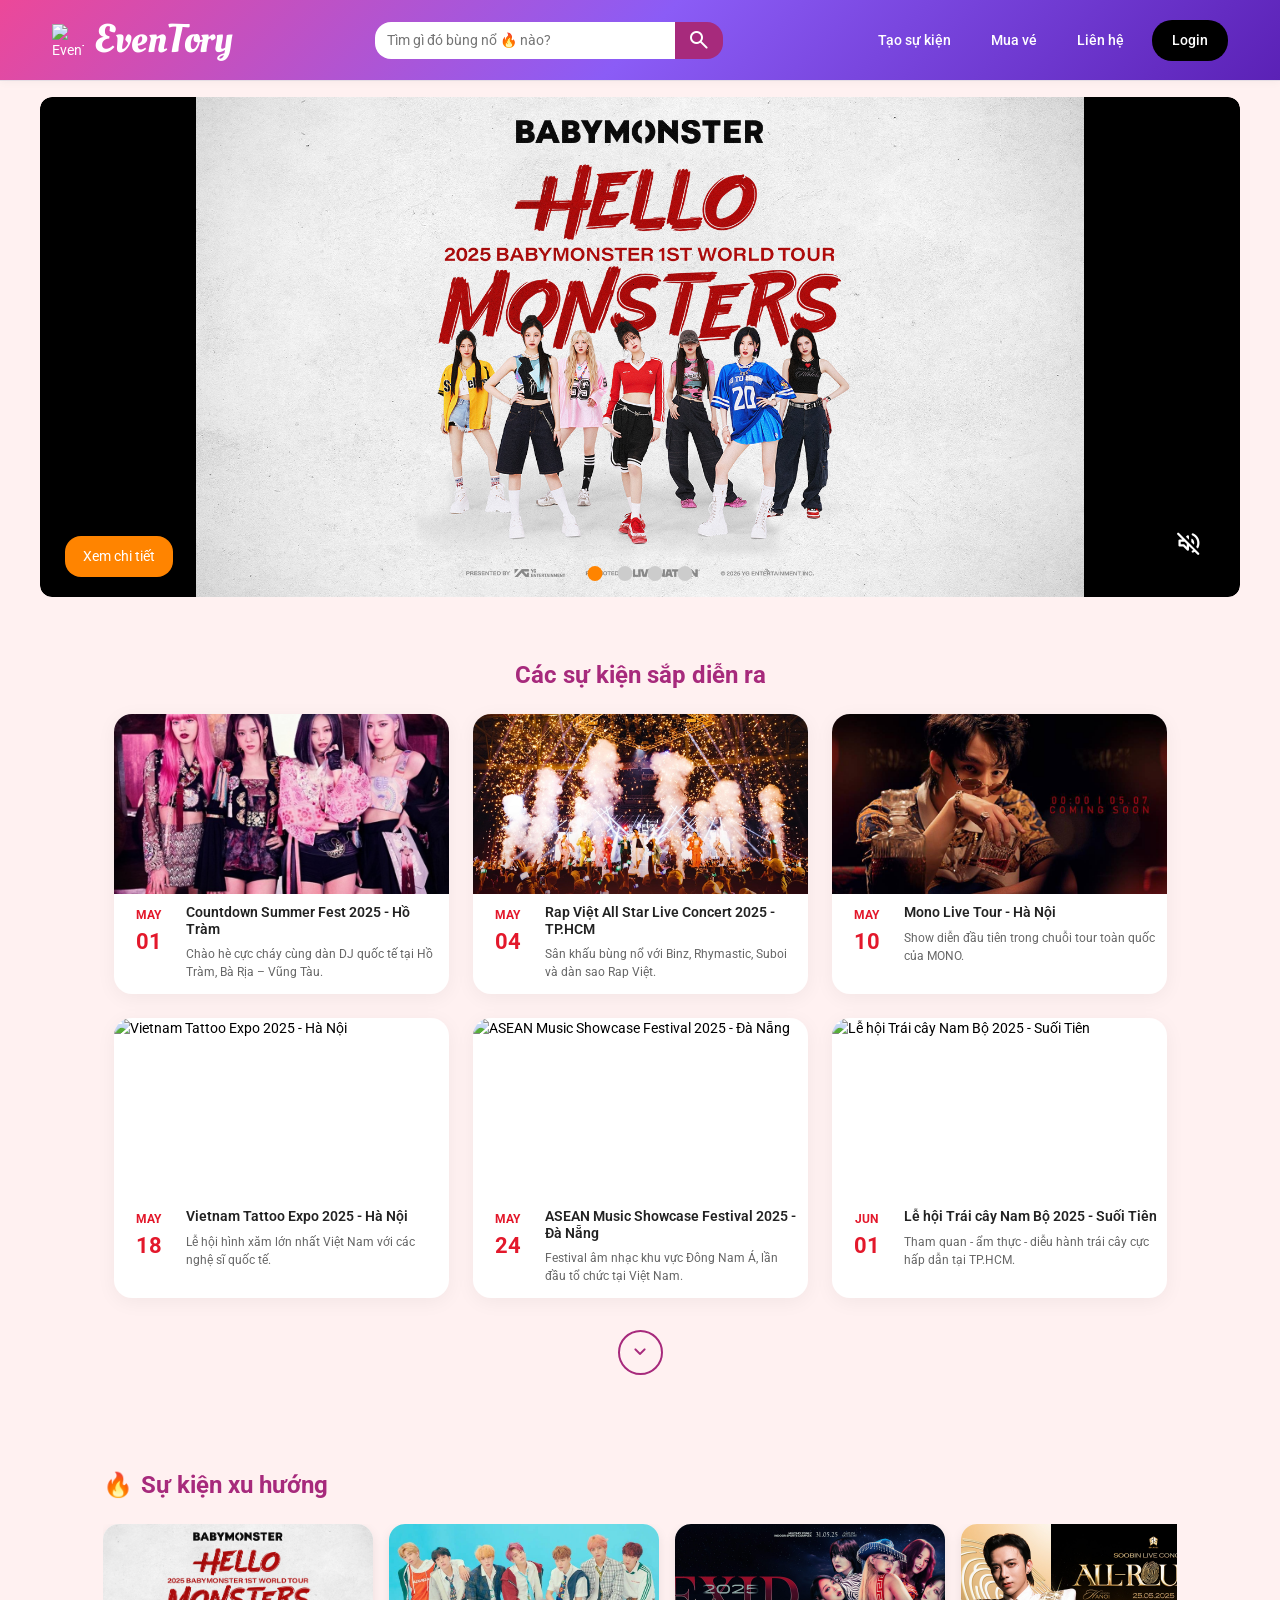
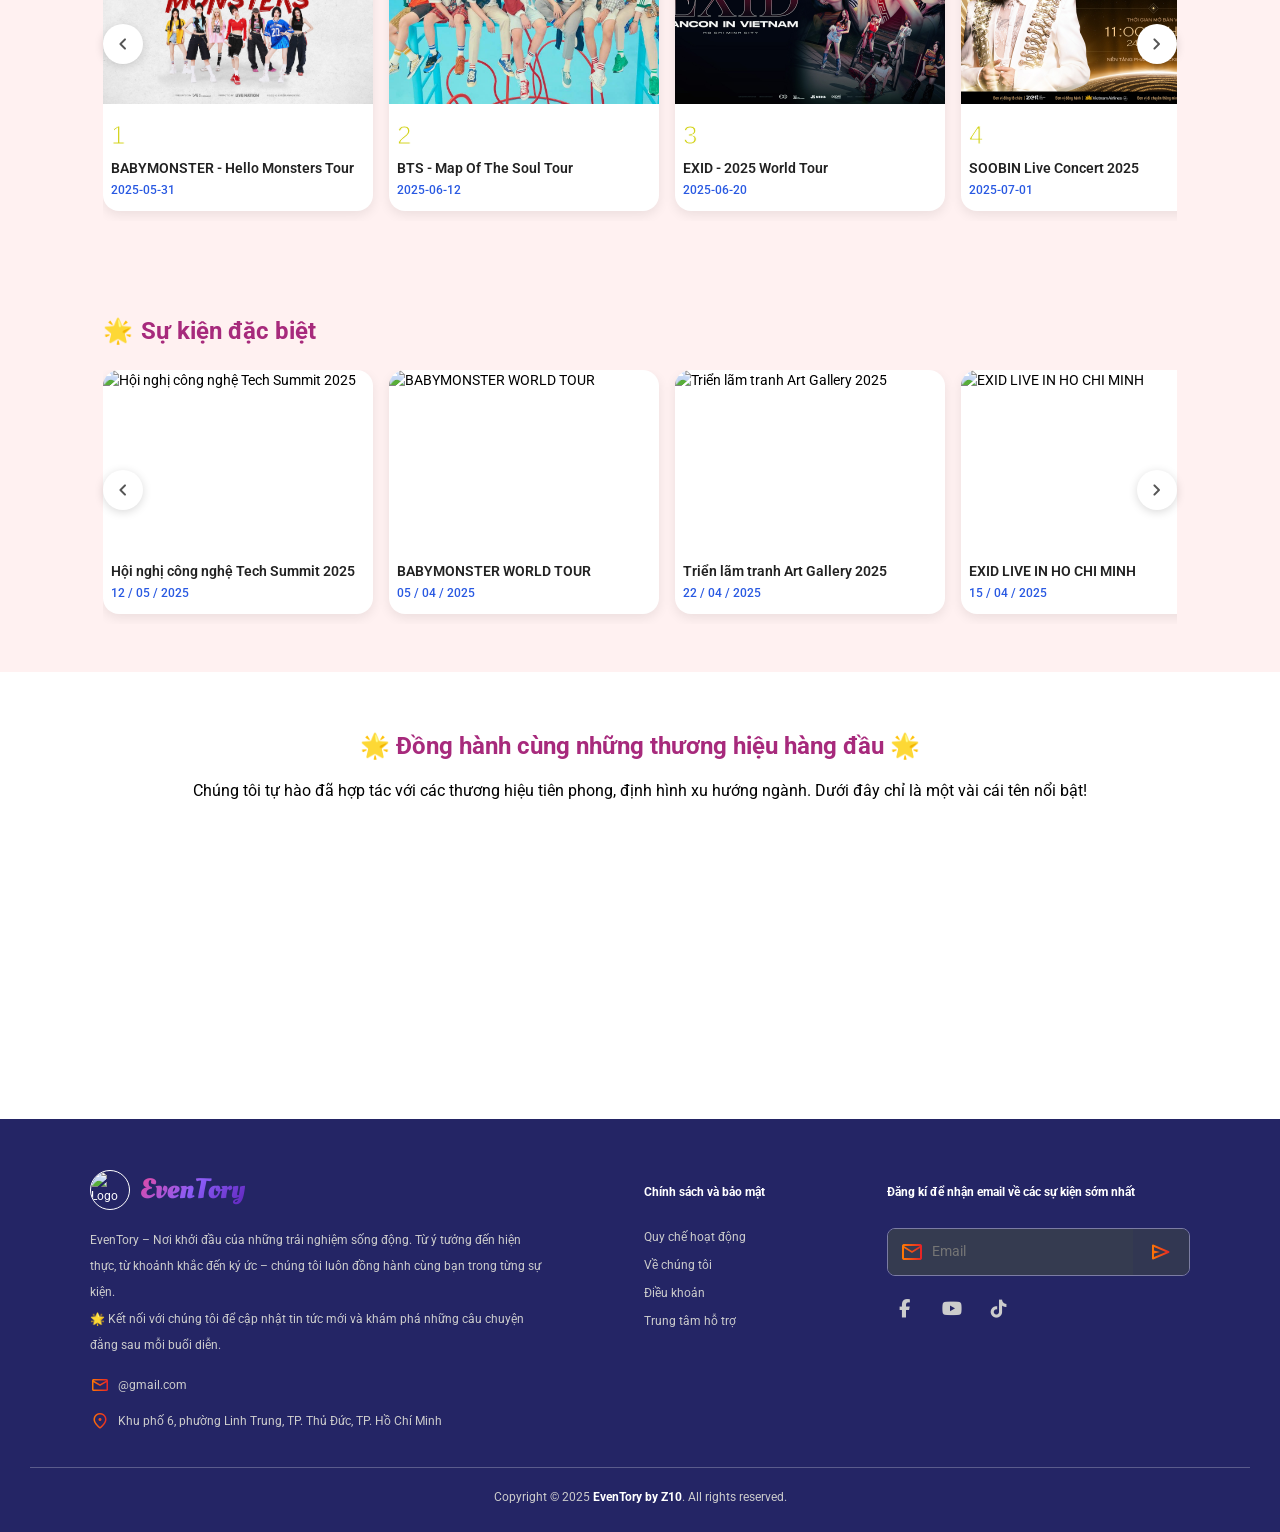
==== frontend/user/index.html @ 91e43ea9 "add Trang chi tiết sự kiện update: header, style" ====
<!DOCTYPE html>
<html lang="vi">
  <head>
    <meta charset="UTF-8" />
    <meta name="viewport" content="width=device-width, initial-scale=1.0" />
    <!-- Font -->
    <link rel="preconnect" href="https://fonts.googleapis.com" />
    <link rel="preconnect" href="https://fonts.gstatic.com" crossorigin />
    <link
      href="https://fonts.googleapis.com/css2?family=Praise&display=swap"
      rel="stylesheet"
    />
    <link
      href="https://fonts.googleapis.com/css2?family=Roboto:ital,wght@0,100..900;1,100..900&display=swap"
      rel="stylesheet"
    />
    <link
      href="https://fonts.googleapis.com/css2?family=Oleo+Script:wght@400;700&family=Roboto:ital,wght@0,100..900;1,100..900&display=swap"
      rel="stylesheet"
    />
    <!-- Icon -->
    <link
      href="https://fonts.googleapis.com/css2?family=Material+Symbols+Rounded"
      rel="stylesheet"
    />
    <link
      rel="stylesheet"
      href="https://cdnjs.cloudflare.com/ajax/libs/font-awesome/6.7.2/css/all.min.css"
    />
    <!-- Bootstrap -->
    <link
      rel="stylesheet"
      href="https://cdn.jsdelivr.net/npm/bootstrap@5.3.3/dist/css/bootstrap.min.css"
      integrity="sha384-QWTKZyjpPEjISv5WaRU9OFeRpok6YctnYmDr5pNlyT2bRjXh0JMhjY6hW+ALEwIH"
      crossorigin="anonymous"
    />
    <!-- Assets -->
    <link rel="stylesheet" href="./assets/css/style.css" />
    <script src="./assets/js/script.js"></script>
    <title>EvenTory</title>
  </head>

  <body>
    <!-- ===== HEADER ===== -->
    <header class="site-header">
      <div class="container">
        <div class="logo">
          <a href="#">
            <img src="" alt="EvenTory Logo" />
            <h1>EvenTory</h1>
          </a>
        </div>

        <div class="search-bar">
          <input type="text" placeholder="Tìm gì đó bùng nổ 🔥 nào?" />
          <button>
            <span class="material-symbols-rounded">search</span>
          </button>
        </div>

        <nav class="nav-links">
          <a href="#">Tạo sự kiện</a>
          <a href="#">Mua vé</a>
          <a href="#">Liên hệ</a>
          <button class="btn-login">Login</button>
        </nav>
      </div>
    </header>

    <!-- ===== MAIN CONTENT ===== -->
    <main id="main-content">
      <!-- Banner section -->
      <section class="banner-section">
        <div class="banner-wrapper">
          <video
            id="bannerVideo"
            muted
            loop
            preload="metadata"
            poster="./assets/img/poster1.jpg"
          >
            <source src="./assets/img/banner1.mp4" type="video/mp4" />
          </video>

          <a
            id="detailButton"
            href="event-detail.html?eventId=babymonster"
            class="banner-detail btn-default"
          >
            Xem chi tiết
          </a>

          <button id="volumeToggle" class="banner-volume">
            <span class="material-symbols-rounded">volume_off</span>
          </button>

          <div class="banner-dots">
            <span class="dot active" data-index="0"></span>
            <span class="dot" data-index="1"></span>
            <span class="dot" data-index="2"></span>
            <span class="dot" data-index="3"></span>
          </div>
        </div>
      </section>

      <!-- Event upcoming section -->
      <section class="event-upcoming-section">
        <div class="event-upcoming-header">
          <h2 class="section-title">Các sự kiện sắp diễn ra</h2>
        </div>
        <div class="event-grid" id="eventGrid"></div>
        <div class="event-more-btn">
          <button class="more-button">
            <span class="material-symbols-rounded">expand_more</span>
          </button>
        </div>
      </section>

      <!-- Event trend section -->
      <section class="event-trend-section">
        <h2 class="section-title">
          <span class="emoji">🔥</span> Sự kiện xu hướng
        </h2>
        <div class="carousel-viewport">
          <button class="carousel-nav prev">
            <span class="material-symbols-rounded">chevron_left</span>
          </button>
          <div class="carousel-track" id="carouselTrack"></div>
          <button class="carousel-nav next">
            <span class="material-symbols-rounded">chevron_right</span>
          </button>
        </div>
      </section>

      <!-- Event special section -->
      <section class="event-special-section">
        <h2 class="section-title">
          <span class="emoji">🌟</span> Sự kiện đặc biệt
        </h2>
        <div class="carousel-viewport">
          <button class="carousel-nav prev">
            <span class="material-symbols-rounded">chevron_left</span>
          </button>
          <div class="carousel-track" id="specialTrack"></div>
          <button class="carousel-nav next">
            <span class="material-symbols-rounded">chevron_right</span>
          </button>
        </div>
      </section>

      <!-- Infinity logo section -->
      <section class="infinite-logo-section">
        <div class="infinite-title">
          <h2>🌟 Đồng hành cùng những thương hiệu hàng đầu 🌟</h2>
          <p>
            Chúng tôi tự hào đã hợp tác với các thương hiệu tiên phong, định
            hình xu hướng ngành. Dưới đây chỉ là một vài cái tên nổi bật!
          </p>
        </div>

        <div class="wrapper">
          <div class="itemLeft">
            <img src="assets/img/brands/pepsi.png" alt="Pepsi" />
          </div>
          <div class="itemLeft">
            <img src="assets/img/brands/samsung.png" alt="Samsung" />
          </div>
          <div class="itemLeft">
            <img src="assets/img/brands/jbl.png" alt="JBL" />
          </div>
          <div class="itemLeft">
            <img src="assets/img/brands/spotify.png" alt="Spotify" />
          </div>
          <div class="itemLeft">
            <img src="assets/img/brands/mec.png" alt="Mercedes Benz" />
          </div>
          <div class="itemLeft">
            <img src="assets/img/brands/apple.png" alt="Apple" />
          </div>
          <div class="itemLeft">
            <img src="assets/img/brands/sony.png" alt="Sony" />
          </div>
          <div class="itemLeft">
            <img src="assets/img/brands/youtube.png" alt="YouTube" />
          </div>
          <div class="itemLeft">
            <img src="assets/img/brands/bmw.png" alt="BMW" />
          </div>
          <div class="itemLeft">
            <img src="assets/img/brands/oppo.png" alt="Oppo" />
          </div>
        </div>

        <div class="wrapper">
          <div class="itemRight">
            <img src="assets/img/brands/pepsi.png" alt="Pepsi" />
          </div>
          <div class="itemRight">
            <img src="assets/img/brands/samsung.png" alt="Samsung" />
          </div>
          <div class="itemRight">
            <img src="assets/img/brands/jbl.png" alt="JBL" />
          </div>
          <div class="itemRight">
            <img src="assets/img/brands/spotify.png" alt="Spotify" />
          </div>
          <div class="itemRight">
            <img src="assets/img/brands/mec.png" alt="Mercedes Benz" />
          </div>
          <div class="itemRight">
            <img src="assets/img/brands/apple.png" alt="Apple" />
          </div>
          <div class="itemRight">
            <img src="assets/img/brands/sony.png" alt="Sony" />
          </div>
          <div class="itemRight">
            <img src="assets/img/brands/youtube.png" alt="YouTube" />
          </div>
          <div class="itemRight">
            <img src="assets/img/brands/bmw.png" alt="BMW" />
          </div>
          <div class="itemRight">
            <img src="assets/img/brands/oppo.png" alt="Oppo" />
          </div>
        </div>
      </section>
    </main>

    <!-- ===== FOOTER ===== -->
    <footer class="site-footer">
      <div class="footer-container">
        <div class="footer-col">
          <div class="footer-logo">
            <img src="assets/img/logo-white.png" alt="Logo" />
            <p>EvenTory</p>
          </div>
          <p class="footer-desc">
            EvenTory – Nơi khởi đầu của những trải nghiệm sống động. Từ ý tưởng
            đến hiện thực, từ khoảnh khắc đến ký ức – chúng tôi luôn đồng hành
            cùng bạn trong từng sự kiện.
            <br />🌟 Kết nối với chúng tôi để cập nhật tin tức mới và khám phá
            những câu chuyện đằng sau mỗi buổi diễn.
          </p>
          <div class="footer-contact">
            <p>
              <span class="material-symbols-rounded">mail</span>
              <a href="mailto:@gmail.com">@gmail.com</a>
            </p>
            <p>
              <span class="material-symbols-rounded">location_on</span>
              Khu phố 6, phường Linh Trung, TP. Thủ Đức, TP. Hồ Chí Minh
            </p>
          </div>
        </div>

        <div class="footer-col footer-menu">
          <h4 class="footer-title">Chính sách và bảo mật</h4>
          <ul class="footer-links">
            <li>
              <a
                href="https://sites.google.com/gm.uit.edu.vn/z10/%C4%91%E1%BB%93-%C3%A1n/h%C6%B0%E1%BB%9Bng-d%E1%BA%ABn"
                >Quy chế hoạt động</a
              >
            </li>
            <li>
              <a
                href="https://sites.google.com/gm.uit.edu.vn/z10/gi%E1%BB%9Bi-thi%E1%BB%87u/v%E1%BB%81-nh%C3%B3m"
                >Về chúng tôi</a
              >
            </li>
            <li><a href="#">Điều khoản</a></li>
            <li><a href="#">Trung tâm hỗ trợ</a></li>
          </ul>
        </div>

        <div class="footer-col">
          <h4 class="footer-title">
            Đăng kí để nhận email về các sự kiện sớm nhất
          </h4>
          <form class="footer-form">
            <div class="input-wrapper">
              <span class="material-symbols-rounded">mail</span>
              <input type="email" placeholder="Email" />
            </div>
            <button type="submit">
              <span class="material-symbols-rounded">send</span>
            </button>
          </form>
          <div class="footer-socials">
            <a href="#"><i class="fa-brands fa-facebook-f"></i></a>
            <a href="#"><i class="fa-brands fa-youtube"></i></a>
            <a href="#"><i class="fa-brands fa-tiktok"></i></a>
          </div>
        </div>
      </div>

      <hr class="footer-divider" />

      <p class="footer-copy">
        Copyright © 2025 <strong>EvenTory by Z10</strong>. All rights reserved.
      </p>
    </footer>
  </body>
</html>
---- frontend/user/assets/css/style.css ----
:root {
  --font-logo: "Praise", cursive;
  --font-logo-2: "Oleo Script", system-ui;
  --font-primary: "Roboto", sans-serif;

  --color-primary: #a72a7c;
  --color-primary-light: #d451a1;
  --color-primary-light-2: #f13781;
  --color-primary-dark: #861d64;
  --color-accent-pink: #ffb3db;
  --color-secondary: #ff8400;
  --color-secondary-2: #e3182b;

  --gradient-primary: linear-gradient(135deg, #ec4899, #8b5cf6, #5b21b6);
  --color-bg-body: #fff1f1;
  --color-bg-footer: #242565;
  --color-bg-card: #ffffff;
  --color-border-soft: #e5dde4;

  --color-text-dark: #2b2b2b;
  --color-text-light: #666666;
  --color-hover-gray: #f2f2f2;

  --color-success: #4caf50;
  --color-warning: #ff9800;
  --color-error: #f44336;
  --color-info: #2196f3;
}

* {
  margin: 0;
  padding: 0;
  box-sizing: border-box;
  outline: none;
}

a {
  text-decoration: none;
  color: inherit;
}

button,
.btn-default {
  border: none;
  background-color: var(--color-primary);
  color: white;
  padding: 8px 12px;
  cursor: pointer;
  transition: background-color 0.3s ease;
}

.card {
  background-color: var(--color-bg-card);
  border: 1px solid var(--color-border-soft);
  color: var(--color-text-dark);
}

body {
  color: black;
  font-size: 14px;
  font-family: var(--font-primary);
  background-color: var(--color-bg-body);
}

header {
  color: white;
  font-family: var(--font-primary);
  background: var(--gradient-primary);
}

footer {
  font-size: 12px;
  color: white;
  font-family: var(--font-primary);
  background-color: var(--color-bg-footer);
}

/* ===== HEADER ===== */
.site-header {
  background: var(--gradient-primary);
  border-bottom: 1px solid var(--color-border-soft);
  padding: 16px 24px;
  box-shadow: 0 2px 8px rgba(0, 0, 0, 0.03);
  position: fixed;
  top: 0;
  left: 0;
  width: 100%;
  z-index: 10;
  transition: transform 0.3s ease-in-out;
}

.site-header .container {
  display: flex;
  align-items: center;
  justify-content: space-between;
  max-width: 1200px;
  margin: auto;
}

.container .logo {
  display: flex;
  align-items: center;
  gap: 10px;
}
.logo img {
  width: 32px;
  height: 32px;
}
.logo a {
  display: flex;
  align-items: center;
  gap: 10px;
}
.logo a h1 {
  margin: 0;
  font-family: var(--font-logo-2);
  color: white;
}

.container .search-bar {
  display: flex;
  align-items: center;
  border-radius: 16px;
  overflow: hidden;
  height: 37px;
}
.search-bar input {
  border: none;
  padding: 8px 12px;
  outline: none;
  min-width: 240px;
  width: 300px;
  height: 100%;
}
.search-bar input::placeholder {
  font-size: 14px;
}

.search-bar button {
  display: flex;
  align-items: center;
  justify-content: center;
  height: 100%;
  transition: background-color 0.2s;
}
.search-bar button:hover {
  background-color: var(--color-primary-light);
}

.nav-links {
  display: flex;
  align-items: center;
  gap: 16px;
}

.nav-links a {
  position: relative;
  color: white;
  font-weight: 500;
  transition: color 0.3s ease;
  padding: 8px 12px;
  border-radius: 16px;
  text-decoration: none;
}
.nav-links a::after {
  content: "";
  position: absolute;
  left: 0;
  bottom: 0;
  height: 3px;
  width: 100%;
  background-color: white;
  transform: scaleX(0);
  transform-origin: center;
  transition: transform 0.3s ease;
  width: 80%;
  left: 11%;
}
.nav-links a:hover::after {
  transform: scaleX(1);
}

.nav-links .btn-login {
  padding: 10px 20px;
  background-color: black;
  color: white;
  border: none;
  border-radius: 20px;
  cursor: pointer;
  font-weight: 500;
  transition: all 0.3s ease;
  position: relative;
  overflow: hidden;
}
.btn-login:hover {
  background: linear-gradient(
    135deg,
    var(--color-secondary),
    var(--color-secondary-2)
  );
  color: white;
  animation: glow 0.7s infinite alternate;
}
@keyframes glow {
  0% {
    box-shadow: 0 0 5px var(--color-primary), 0 0 10px var(--color-primary);
  }
  50% {
    box-shadow: 0 0 15px var(--color-primary-light),
      0 0 25px var(--color-primary-light);
  }
  100% {
    box-shadow: 0 0 5px var(--color-primary), 0 0 10px var(--color-primary);
  }
}

/* ===== MAIN CONTENT ===== */
#main-content {
  padding-top: 81px;
}

/* banner section */
.banner-section {
  width: 100%;
  max-width: 1200px;
  margin: 16px auto;
  position: relative;
}

.banner-wrapper {
  position: relative;
  border-radius: 12px;
  overflow: hidden;
}
.banner-wrapper video {
  width: 100%;
  height: 500px;
  position: relative;
  background-color: black;
  object-fit: contain;
  display: block;
  border-radius: 12px;
  transition: opacity 0.4s ease-in-out;
}

.banner-detail {
  position: absolute;
  bottom: 20px;
  left: 25px;
  color: white;
  padding: 10px 18px;
  border-radius: 16px;
  background-color: var(--color-secondary);
}
.banner-detail:hover {
  background-color: var(--color-secondary-2);
}

.banner-volume {
  position: absolute;
  bottom: 20px;
  right: 25px;
  font-size: 30px;
  background-color: transparent;
  border: none;
  color: white;
  cursor: pointer;
  z-index: 10;
  transition: background-color 0.3s ease;
}
.banner-volume span {
  font-size: 28px;
}
.banner-volume:hover span {
  animation: shake-icon 0.4s ease-in-out;
}
@keyframes shake-icon {
  0% {
    transform: translateX(0);
  }
  25% {
    transform: translateX(-2px);
  }
  50% {
    transform: translateX(2px);
  }
  75% {
    transform: translateX(-2px);
  }
  100% {
    transform: translateX(0);
  }
}

.banner-dots {
  position: absolute;
  bottom: 16px;
  left: 50%;
  transform: translateX(-50%);
  display: flex;
  gap: 15px;
  z-index: 5;
}

.banner-dots .dot {
  width: 15px;
  height: 15px;
  background-color: #ccc;
  border-radius: 50%;
  cursor: pointer;
  transition: background-color 0.3s ease;
}
.banner-dots .dot.active {
  background-color: var(--color-secondary);
}

/* event upcoming section */
.event-upcoming-section {
  background-color: #fff1f1;
  padding: 48px 0;
  text-align: center;
}

.event-upcoming-header {
  max-width: 1200px;
  margin: 0 auto;
  text-align: left;
}
.event-upcoming-section .section-title {
  font-size: 24px;
  font-weight: bold;
  color: var(--color-primary, #a72a7c);
  margin-left: 0;
  margin-bottom: 24px;
  display: flex;
  justify-content: center;
  align-items: center;
  gap: 8px;
}

.event-grid {
  display: flex;
  flex-wrap: wrap;
  justify-content: center;
  gap: 24px;
  max-width: 1200px;
  margin: auto;
}

.event-card {
  width: 335px;
  height: 280px;
  background-color: white;
  border-radius: 18px;
  overflow: hidden;
  box-shadow: 0 4px 20px rgba(0, 0, 0, 0.05);
  text-align: left;
  transition: transform 0.3s ease, box-shadow 0.3s ease;
  display: flex;
  flex-direction: column;
}
.event-card:hover {
  transform: translateY(-6px) scale(1.02);
  box-shadow: 0 8px 24px rgba(0, 0, 0, 0.15);
}

.event-card img {
  width: 100%;
  height: 180px;
  object-fit: cover;
}

.event-info {
  display: flex;
  padding: 10px;
  flex: 1;
}

.event-date {
  width: 50px;
  text-align: center;
  margin-right: 12px;
  font-weight: bold;
  color: var(--color-secondary-2);
}
.event-date .month {
  font-size: 12px;
}
.event-date .day {
  font-size: 22px;
}

.event-text {
  flex: 1;
  overflow: hidden;
}
.event-text .event-title {
  font-size: 14px;
  font-weight: 600;
  margin-bottom: 8px;
  color: #222;
  overflow: hidden;
  text-overflow: ellipsis;
  display: -webkit-box;
  -webkit-line-clamp: 2;
  -webkit-box-orient: vertical;
}

.event-text .event-desc {
  font-size: 12px;
  margin-bottom: auto;
  color: #666;
  overflow: hidden;
  text-overflow: ellipsis;
  display: -webkit-box;
  -webkit-line-clamp: 2;
  -webkit-box-orient: vertical;
}

.event-more-btn {
  margin-top: 32px;
}

.more-button {
  display: inline-flex;
  align-items: center;
  justify-content: center;
  background-color: var(--color-bg-body);
  border: 2px solid var(--color-primary, #a72a7c);
  border-radius: 50%;
  padding: 5px;
  color: var(--color-primary, #a72a7c);
  font-size: 28px;
  width: 45px;
  height: 45px;
  transition: all 0.3s ease;
}
.more-button:hover {
  background-color: var(--color-primary);
  color: white;
}

/* event trend section */
.event-trend-section {
  background-color: #fff1f1;
  padding: 48px 0;
}

.event-trend-section .section-title,
.event-special-section .section-title {
  font-size: 24px;
  font-weight: bold;
  color: var(--color-primary, #a72a7c);
  margin-left: 103px;
  margin-bottom: 24px;
  display: flex;
  align-items: center;
  gap: 8px;
}

.carousel-viewport {
  position: relative;
  padding: 0 103px;
}

.carousel-track {
  display: flex;
  gap: 16px;
  overflow-x: auto;
  scroll-behavior: smooth;
  padding-bottom: 10px;
  -ms-overflow-style: none;
  scrollbar-width: none;
}
.carousel-track::-webkit-scrollbar {
  display: none;
}

.trend-card-wrapper {
  flex: 0 0 270px;
  background: #fff;
  border-radius: 16px;
  overflow: hidden;
  box-shadow: 0 4px 12px rgba(0, 0, 0, 0.08);
  cursor: pointer;
  display: flex;
  flex-direction: column;
}

.trend-card-wrapper img {
  width: 100%;
  height: 180px;
  object-fit: cover;
}

.trend-caption {
  padding: 12px 8px;
}

.trend-caption .trend-rank {
  font-size: 26px;
  color: #d3d31b;
  font-family: "Bebas Neue", sans-serif;
  -webkit-text-stroke: 1px white;
  margin-bottom: 4px;
}

.trend-caption .trend-title {
  font-weight: 600;
  font-size: 14px;
  color: #222;
  line-height: 1.3;
  margin-bottom: 4px;
  display: -webkit-box;
  -webkit-line-clamp: 2;
  -webkit-box-orient: vertical;
  overflow: hidden;
}

.trend-caption .trend-date {
  font-size: 12px;
  color: #2959e2;
  font-weight: 500;
}

.carousel-nav {
  position: absolute;
  top: 120px; /* Center of card height (approx 240px / 2) */
  transform: translateY(-50%);
  background: white;
  border: none;
  border-radius: 50%;
  box-shadow: 0 2px 10px rgba(0, 0, 0, 0.15);
  cursor: pointer;
  font-size: 28px;
  color: #555;
  width: 40px;
  height: 40px;
  display: flex;
  align-items: center;
  justify-content: center;
  z-index: 2;
}

.carousel-nav.prev {
  left: 103px;
}

.carousel-nav.next {
  right: 103px;
}

/* event special section */
.event-special-section {
  background-color: #fff1f1;
  padding: 48px 0;
}

.event-special-section .trend-caption {
  padding: 12px 8px;
}

.event-special-section .trend-caption .trend-title {
  margin-top: 0; /* Remove margin-top since rank is removed */
}

/* infinite logo section */
.infinite-logo-section {
  background: #fff;
  padding: 60px 0;
  text-align: center;
  overflow: hidden;
}

.infinite-title h2 {
  font-size: 24px;
  font-weight: bold;
  color: var(--color-primary);
  margin-bottom: 18px;
}

.infinite-logo-section p {
  font-size: 16px;
  color: black;
  margin-bottom: 40px;
}

.wrapper {
  margin-top: 16px;
  width: 90%;
  max-width: 1536px;
  margin-inline: auto;
  height: 100px;
  position: relative;
  overflow: hidden;
  mask-image: linear-gradient(
    to right,
    rgba(0, 0, 0, 0),
    rgba(0, 0, 0, 1) 20%,
    rgba(0, 0, 0, 1) 80%,
    rgba(0, 0, 0, 0)
  );
}

.itemLeft,
.itemRight {
  width: 200px;
  height: 70px;
  position: absolute;
  animation-timing-function: linear;
  animation-duration: 30s;
  animation-iteration-count: infinite;
}

.itemLeft img,
.itemRight img {
  width: 100%;
  height: 100%;
  object-fit: contain;
  opacity: 1;
  transition: opacity 0.3s ease;
  filter: none;
}

@keyframes scrollLeft {
  to {
    left: -200px;
  }
}
@keyframes scrollRight {
  to {
    right: -200px;
  }
}

.itemLeft {
  left: max(calc(200px * 10), 100%);
  animation-name: scrollLeft;
}
.itemRight {
  right: max(calc(200px * 10), calc(100% + 200px));
  animation-name: scrollRight;
}

.itemLeft:nth-child(1) { animation-delay: calc(30s / 10 * (10 - 1) * -1); }
.itemLeft:nth-child(2) { animation-delay: calc(30s / 10 * (10 - 2) * -1); }
.itemLeft:nth-child(3) { animation-delay: calc(30s / 10 * (10 - 3) * -1); }
.itemLeft:nth-child(4) { animation-delay: calc(30s / 10 * (10 - 4) * -1); }
.itemLeft:nth-child(5) { animation-delay: calc(30s / 10 * (10 - 5) * -1); }
.itemLeft:nth-child(6) { animation-delay: calc(30s / 10 * (10 - 6) * -1); }
.itemLeft:nth-child(7) { animation-delay: calc(30s / 10 * (10 - 7) * -1); }
.itemLeft:nth-child(8) { animation-delay: calc(30s / 10 * (10 - 8) * -1); }
.itemLeft:nth-child(9) { animation-delay: calc(30s / 10 * (10 - 9) * -1); }
.itemLeft:nth-child(10) { animation-delay: calc(30s / 10 * (10 - 10) * -1); }

.itemRight:nth-child(1) { animation-delay: calc(30s / 10 * (10 - 1) * -1); }
.itemRight:nth-child(2) { animation-delay: calc(30s / 10 * (10 - 2) * -1); }
.itemRight:nth-child(3) { animation-delay: calc(30s / 10 * (10 - 3) * -1); }
.itemRight:nth-child(4) { animation-delay: calc(30s / 10 * (10 - 4) * -1); }
.itemRight:nth-child(5) { animation-delay: calc(30s / 10 * (10 - 5) * -1); }
.itemRight:nth-child(6) { animation-delay: calc(30s / 10 * (10 - 6) * -1); }
.itemRight:nth-child(7) { animation-delay: calc(30s / 10 * (10 - 7) * -1); }
.itemRight:nth-child(8) { animation-delay: calc(30s / 10 * (10 - 8) * -1); }
.itemRight:nth-child(9) { animation-delay: calc(30s / 10 * (10 - 9) * -1); }
.itemRight:nth-child(10) { animation-delay: calc(30s / 10 * (10 - 10) * -1); }

/* ===== FOOTER ===== */
footer h4 {
  font-size: 12px;
}

.site-footer {
  padding: 50px 30px 10px 30px;
  text-align: left;
}

.footer-container {
  max-width: 1100px;
  margin: auto;
  display: grid;
  grid-template-columns: 1.5fr 1fr 1fr;
  gap: 20px;
}

.footer-col {
  display: flex;
  flex-direction: column;
}

.footer-logo {
  display: flex;
  align-items: center;
  gap: 10px;
}
.footer-logo img {
  width: 40px;
  height: 40px;
  margin-bottom: 15px;
  border: 1px solid white;
  border-radius: 50%;
}
.footer-logo p {
  font-family: var(--font-logo-2);
  font-size: 28px;
  font-weight: bold;
  background: var(--gradient-primary);
  background-clip: text;
  color: transparent;
}

.footer-desc {
  line-height: 2.2;
  color: #ccc;
}

.footer-contact p {
  display: flex;
  align-items: center;
  gap: 8px;
  color: #ccc;
}

.footer-contact span.material-symbols-rounded {
  font-size: 20px;
}

.footer-title {
  font-weight: bold;
  margin: 16px 0 29px 0;
}

.footer-menu {
  padding-left: 80px;
}

.footer-links {
  list-style: none;
  padding: 0;
  margin: 0;
}

.footer-links li {
  margin-bottom: 10px;
}

.footer-links a {
  color: #ccc;
  transition: color 0.3s;
}
.footer-links a:hover {
  color: var(--color-secondary);
}

.footer-form {
  display: flex;
  background: transparent;
  border: 1px solid rgba(255, 255, 255, 0.4);
  border-radius: 8px;
  overflow: hidden;
  width: 100%;
  height: 48px;
  align-items: center;
}
.footer-contact .material-symbols-rounded,
.footer-form .material-symbols-rounded {
  font-size: 24px;
  background: linear-gradient(
    to right,
    var(--color-secondary),
    var(--color-secondary-2)
  );
  background-clip: text;
  -webkit-background-clip: text;
  color: transparent;
}
.footer-form button:hover {
  background: linear-gradient(
    to right,
    var(--color-secondary-2),
    var(--color-primary)
  );
}
.footer-form button:hover .material-symbols-rounded {
  color: white;
}

.input-wrapper {
  display: flex;
  align-items: center;
  background: #353b50;
  flex: 1;
  padding: 0 12px;
  height: 100%;
  gap: 8px;
}

.input-wrapper input {
  border: none;
  background: transparent;
  color: white;
  flex: 1;
  font-size: 14px;
}

.footer-form button {
  background: #353b50e0;
  border: none;
  height: 100%;
  padding: 0 16px;
  cursor: pointer;
  display: flex;
  align-items: center;
  justify-content: center;
}
.footer-form button:hover .material-symbols-outlined {
  color: var(--color-primary);
}

.footer-socials {
  display: flex;
  gap: 12px;
  margin-top: 16px;
}

.footer-socials a {
  width: 35px;
  height: 35px;
  border-radius: 50%;
  display: flex;
  align-items: center;
  justify-content: center;
  color: #ccc;
  font-size: 18px;
  transition: all 0.3s ease;
  position: relative;
  overflow: hidden;
}
.footer-socials a:hover {
  background: linear-gradient(
    135deg,
    var(--color-primary),
    var(--color-primary-light-2)
  );
  color: white;
  animation: pulse-gradient 1.5s infinite;
}
@keyframes pulse-gradient {
  0% {
    transform: scale(1);
    box-shadow: 0 0 0 0 rgba(167, 42, 124, 0.7);
  }
  50% {
    transform: scale(1.5);
    box-shadow: 0 0 20px 10px rgba(167, 42, 124, 0.5);
  }
  100% {
    transform: scale(1);
    box-shadow: 0 0 0 0 rgba(167, 42, 124, 0);
  }
}

.footer-divider {
  margin: 20px 0;
  background: rgba(255, 255, 255, 0.2);
}

.footer-copy {
  text-align: center;
  color: #ccc;
}

.footer-copy strong {
  color: white;
}

/* =============== EVENT DETAIL ===============*/
/* event banner */
.event-banner {
  position: relative;
  margin: 16px auto;
  height: 500px;
  overflow: hidden;
  background-color: transparent;
}
.event-banner img {
  display: block;
  width: 100%;
  height: 100%;
  object-fit: contain;
  object-position: center;
}

/* event detail content */
.event-content {
  padding: 48px 0;
  margin: 0 50px;
}

.event-content-wrapper {
  display: flex;
  gap: 24px;
  width: 100%;
}

/* LEFT COLUMN: info */
.event-info-left {
  position: relative;
  overflow: visible;
  flex: 2;
  background: #fff;
  border: 2px solid #333;
  border-radius: 24px;
  padding: 30px 24px 24px;
  box-shadow: 0 4px 12px rgba(0, 0, 0, 0.05);
}
.event-info-left .info-section {
  margin-top: 20px;
}
.event-info-left h3 {
  font-size: 18px;
  font-weight: 600;
}
.event-info-left p {
  font-size: 15px;
  margin-bottom: 4px;
}

.info-title-circle {
  position: absolute;
  top: 0;
  left: 50%;
  transform: translate(-50%, -50%);
  display: inline-block;
  padding: 0 20px;
  height: 40px;
  width: auto;
  line-height: 35px;
  background: white;
  border: 2px solid var(--color-primary);
  border-radius: 20px;
  white-space: nowrap;
  font-weight: 600;
  color: var(--color-primary);
  font-size: 18px;
}
.info-title-circle span {
  font-size: 18px;
}

#promotion-cond {
  color: var(--color-text-light);
}
#organizer-logo {
  display: block;
  width: 120px;
  height: auto;
  object-fit: contain;
  margin-bottom: 8px;
}

/* RIGHT COLUMN: quảng cáo */
.event-info-right {
  flex: 1;
  display: flex;
  align-items: flex-start;
  justify-content: flex-end;
}

.event-info-right img {
  display: block;
  width: 290px;
  height: auto;
  border-radius: 12px;
  box-shadow: 0 4px 12px rgba(0, 0, 0, 0.05);
}

/* Event Ticket Section */
.event-ticket {
  position: relative;
  max-width: 800px;
  margin: 0 auto 48px;
  padding: 32px 24px 0 24px;
  background: #27272a;
  color: #fff;
  border-radius: 24px;
  box-shadow: 0 4px 12px rgba(0, 0, 0, 0.1);
}
.event-ticket h2 {
  margin: 0;
  font-size: 24px;
  font-weight: 600;
}
.event-ticket p {
  margin-bottom: 0;
}

.event-ticket .ticket-sale-time {
  margin-top: 10px;
  font-size: 14px;
  color: #bbb;
}

.ticket-table {
  width: calc(100% + 48px);
  border-collapse: collapse;
  border-radius: 0 0 24px 24px;
  margin: 15px -24px 0 -24px;
  table-layout: fixed;
  overflow: hidden;
}
.ticket-table tr:nth-child(odd) {
  background-color: #2e2f32;
}
.ticket-table tr:nth-child(even) {
  background-color: #37373c;
}

.ticket-table td {
  padding: 12px 24px;
  color: #fff;
  font-weight: 500;
  vertical-align: top;
}
.ticket-table td:last-child {
  display: flex;
  flex-direction: column;
  align-items: flex-end;
  white-space: nowrap;
}

/* xử lí giá vé */
.ticket-table .sold-out {
  display: block;
  margin-top: 4px;
  background-color: #f0ad4e;
  color: #212529;
  font-size: 12px;
  padding: 2px 8px;
  border-radius: 20px;
  font-weight: 600;
  float: right;
}
.ticket-table tr.ticket-available .ticket-price {
  color: var(--color-primary-light-2);
}
.ticket-table tr.ticket-soldout .ticket-price {
  color: rgba(255, 255, 255, 0.5);
}

/* #buy-ticket-btn {
  position: absolute;
  top: 32px;
  right: 24px;
  --start: #ff3366;
  --mid: #ff66aa;
  --end: #ff3366;

  background: linear-gradient(90deg, var(--start), var(--mid), var(--end));
  background-size: 200% 100%;
  background-position: 0% 0%;

  color: #fff;
  padding: 12px 24px;
  border-radius: 999px;
  text-decoration: none;
  font-weight: 600;
  box-shadow: 0 4px 12px rgba(0, 0, 0, 0.1);

  overflow: hidden;
  transition: background-position 0.5s ease,
    transform 0.25s cubic-bezier(0.25, 0.8, 0.25, 1),
    box-shadow 0.25s cubic-bezier(0.25, 0.8, 0.25, 1), filter 0.25s ease;
}

#buy-ticket-btn:hover {
  background-position: 100% 0%;
  transform: translateY(-2px);
  box-shadow: 0 8px 24px rgba(0, 0, 0, 0.2);
}

#buy-ticket-btn:active {
  transform: translateY(-1px) scale(0.98);
  filter: brightness(1.2);
}

#buy-ticket-btn .ripple {
  position: absolute;
  background: rgba(255, 255, 255, 0.3);
  border-radius: 50%;
  transform: scale(0);
  animation: ripple 600ms linear;
  pointer-events: none;
}
@keyframes ripple {
  to {
    transform: scale(6);
    opacity: 0;
  }
} */
#buy-ticket-btn {
  --start: #ff3366;
  --mid: #ff66aa;
  --end: #ff3366;

  position: absolute;
  top: 32px;
  right: 24px;
  padding: 12px 24px;
  color: #fff;
  background: #27272a;
  border: 4px solid transparent;
  border-radius: 999px;
  overflow: hidden;
  z-index: 0;
  box-shadow: 0 0 10px var(--mid);
  transition: transform 0.25s ease, box-shadow 0.25s ease;
}

#buy-ticket-btn::before {
  content: "";
  position: absolute;
  top: -4px;
  left: -4px;
  right: -4px;
  bottom: -4px;
  border-radius: inherit;
  background: conic-gradient(
    from 0deg,
    var(--start),
    var(--mid),
    var(--end),
    var(--start)
  );
  animation: rotate-border 4s linear infinite;
  z-index: -2;
}

#buy-ticket-btn::after {
  content: "";
  position: absolute;
  top: 0;
  left: 0;
  right: 0;
  bottom: 0;
  background: #27272a;
  border-radius: inherit;
  z-index: -1;
}
@keyframes rotate-border {
  to {
    transform: rotate(360deg);
  }
}

#buy-ticket-btn:hover {
  transform: translateY(-2px);
  box-shadow: 0 4px 12px rgba(0, 0, 0, 0.2);
  background: linear-gradient(90deg, var(--start), var(--mid), var(--end));
}
#buy-ticket-btn:hover::before {
  animation-play-state: paused;
  opacity: 0;
}

#buy-ticket-btn .ripple {
  position: absolute;
  background: rgba(255, 255, 255, 0.3);
  border-radius: 50%;
  transform: scale(0);
  animation: ripple 600ms linear;
  pointer-events: none;
}
@keyframes ripple {
  to {
    transform: scale(6);
    opacity: 0;
  }
}

/* Gợi ý dành cho bạn */
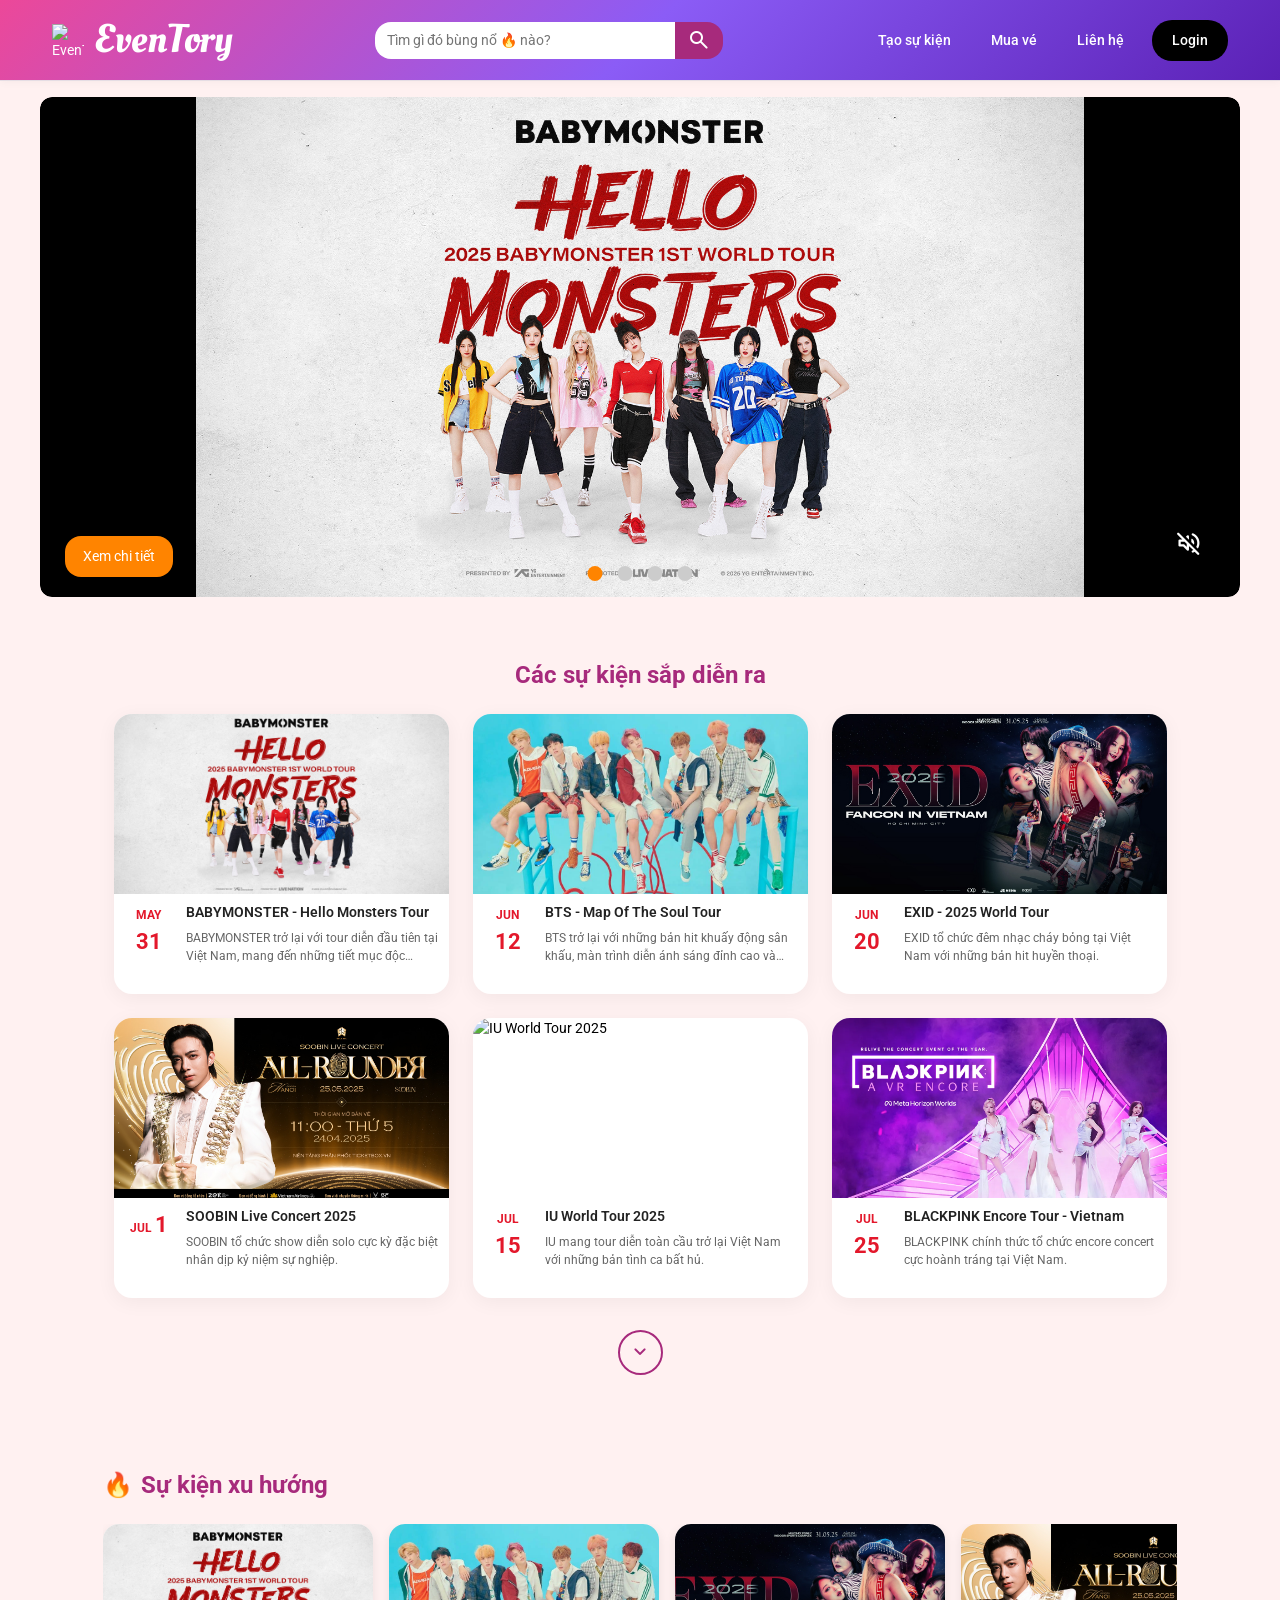
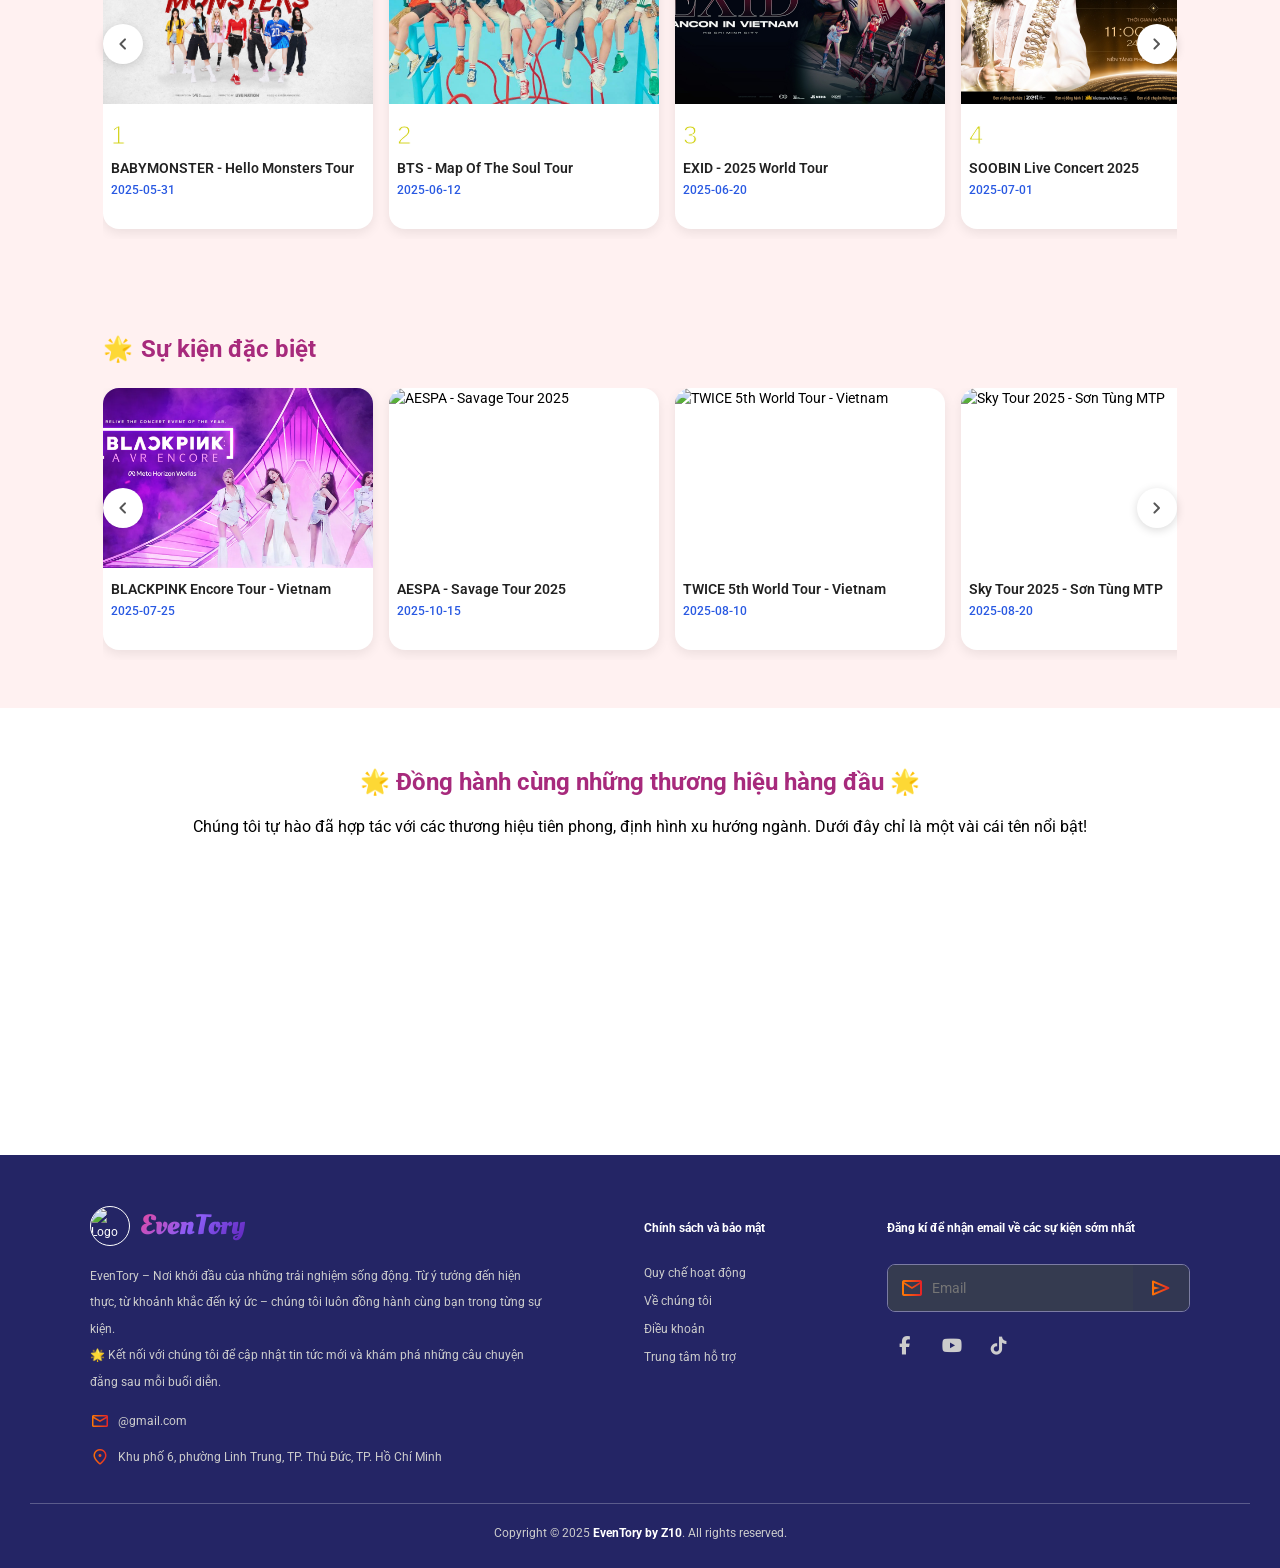
==== commit 2e2f1039: "Một chút chút chụt chụt" ====
--- a/frontend/user/index.html
+++ b/frontend/user/index.html
@@ -36,7 +36,6 @@
     />
     <!-- Assets -->
     <link rel="stylesheet" href="./assets/css/style.css" />
-    <script src="./assets/js/script.js"></script>
     <title>EvenTory</title>
   </head>
 
@@ -59,13 +58,37 @@
         </div>
 
         <nav class="nav-links">
-          <a href="#">Tạo sự kiện</a>
+          <a href="#" id="createEventBtn">Tạo sự kiện</a>
           <a href="#">Mua vé</a>
           <a href="#">Liên hệ</a>
-          <button class="btn-login">Login</button>
+          <button class="btn-login" id="loginBtn">Login</button>
         </nav>
       </div>
     </header>
+
+    <!-- Popup Đăng nhập -->
+    <div class="login-popup" id="loginPopup">
+      <div class="login-popup-content">
+        <span class="close-popup" id="closePopup">×</span>
+        <h2>Đăng nhập</h2>
+        <div class="login-form">
+          <label>Email hoặc số điện thoại</label>
+          <input type="text" id="emailInput" placeholder="Email hoặc số điện thoại">
+          <label>Mật khẩu</label>
+          <input type="password" id="passwordInput" placeholder="Mật khẩu">
+          <button class="continue-btn" id="continueBtn">Tiếp tục</button>
+          <a href="#" class="forgot-password">Quên mật khẩu?</a>
+          <p class="signup-link">Chưa có tài khoản? <a href="#">Tạo tài khoản ngay</a></p>
+          <div class="divider">
+            <span>Hoặc</span>
+          </div>
+          <button class="google-login-btn">
+            <img src="assets/img/google-icon.png" alt="Google Icon">
+            <span>Đăng nhập bằng Google</span>
+          </button>
+        </div>
+      </div>
+    </div>
 
     <!-- ===== MAIN CONTENT ===== -->
     <main id="main-content">
@@ -84,7 +107,7 @@
 
           <a
             id="detailButton"
-            href="event-detail.html?eventId=babymonster"
+            href="pages/event-detail.html?eventId=babymonster"
             class="banner-detail btn-default"
           >
             Xem chi tiết
@@ -111,7 +134,12 @@
         <div class="event-grid" id="eventGrid"></div>
         <div class="event-more-btn">
           <button class="more-button">
-            <span class="material-symbols-rounded">expand_more</span>
+            <span class="button-text">Xem thêm</span>
+            <span class="material-symbols-rounded button-icon">expand_more</span>
+          </button>
+          <button class="more-button collapse-button" id="collapseButton" style="display: none;">
+            <span class="button-text">Thu gọn</span>
+            <span class="material-symbols-rounded button-icon">expand_less</span>
           </button>
         </div>
       </section>
@@ -300,5 +328,8 @@
         Copyright © 2025 <strong>EvenTory by Z10</strong>. All rights reserved.
       </p>
     </footer>
+
+    <!-- Scripts -->
+    <script src="./assets/js/script.js"></script>
   </body>
-</html>
+</html>
--- a/frontend/user/assets/css/style.css
+++ b/frontend/user/assets/css/style.css
@@ -214,6 +214,159 @@
   }
 }
 
+/* ===== LOGIN POPUP ===== */
+.login-popup {
+  display: none;
+  position: fixed;
+  top: 0;
+  left: 0;
+  width: 100%;
+  height: 100%;
+  background-color: rgba(0, 0, 0, 0.5);
+  z-index: 100;
+  justify-content: center;
+  align-items: center;
+}
+
+.login-popup-content {
+  background-color: var(--color-bg-body);
+  border-radius: 16px;
+  padding: 24px;
+  width: 400px;
+  max-width: 90%;
+  position: relative;
+  box-shadow: 0 4px 20px rgba(0, 0, 0, 0.2);
+}
+
+.close-popup {
+  position: absolute;
+  top: 16px;
+  right: 16px;
+  font-size: 24px;
+  cursor: pointer;
+  color: var(--color-text-dark);
+}
+
+.login-popup-content h2 {
+  font-size: 24px;
+  font-weight: bold;
+  color: var(--color-primary);
+  margin-bottom: 24px;
+  text-align: center;
+}
+
+.login-form label {
+  display: block;
+  font-size: 14px;
+  color: var(--color-text-dark);
+  margin-bottom: 8px;
+}
+
+.login-form input {
+  width: 100%;
+  padding: 10px;
+  margin-bottom: 16px;
+  border: 1px solid var(--color-border-soft);
+  border-radius: 8px;
+  font-size: 14px;
+  outline: none;
+}
+
+.login-form input:focus {
+  border-color: var(--color-primary);
+}
+
+.continue-btn {
+  width: 100%;
+  padding: 12px;
+  background: var(--gradient-primary);
+  color: white;
+  font-size: 16px;
+  font-weight: 500;
+  border-radius: 8px;
+  margin-bottom: 16px;
+  transition: background 0.3s ease;
+}
+
+.continue-btn:hover {
+  background: linear-gradient(135deg, #f13781, #a72a7c, #5b21b6);
+}
+
+.forgot-password {
+  display: block;
+  text-align: center;
+  font-size: 14px;
+  color: var(--color-primary);
+  margin-bottom: 16px;
+  text-decoration: none;
+}
+
+.signup-link {
+  text-align: center;
+  font-size: 14px;
+  color: var(--color-text-light);
+  margin-bottom: 16px;
+}
+
+.signup-link a {
+  color: var(--color-primary);
+  text-decoration: none;
+}
+
+.divider {
+  display: flex;
+  align-items: center;
+  justify-content: center;
+  margin: 16px 0;
+  position: relative;
+}
+
+.divider::before,
+.divider::after {
+  content: "";
+  flex: 1;
+  height: 1px;
+  background-color: var(--color-border-soft);
+}
+
+.divider::before {
+  margin-right: 12px;
+}
+
+.divider::after {
+  margin-left: 12px;
+}
+
+.divider span {
+  font-size: 14px;
+  color: var(--color-text-light);
+}
+
+.google-login-btn {
+  display: flex;
+  align-items: center;
+  justify-content: center;
+  gap: 8px;
+  width: 100%;
+  padding: 12px;
+  background-color: white;
+  border: 1px solid var(--color-border-soft);
+  border-radius: 8px;
+  font-size: 14px;
+  color: var(--color-text-dark);
+  cursor: pointer;
+  transition: background-color 0.3s ease;
+}
+
+.google-login-btn img {
+  width: 20px;
+  height: 20px;
+}
+
+.google-login-btn:hover {
+  background-color: var(--color-hover-gray);
+}
+
 /* ===== MAIN CONTENT ===== */
 #main-content {
   padding-top: 81px;
@@ -440,6 +593,16 @@
   color: white;
 }
 
+.button-icon {
+  display: inline-flex;
+  font-family: "Material Symbols Rounded";
+  font-variation-settings: "FILL" 0, "wght" 400, "GRAD" 0, "opsz" 24;
+}
+
+.button-text {
+  display: none; /* Ẩn văn bản vì nút nhỏ, chỉ cần icon là đủ */
+}
+
 /* event trend section */
 .event-trend-section {
   background-color: #fff1f1;
@@ -485,6 +648,12 @@
   cursor: pointer;
   display: flex;
   flex-direction: column;
+  transition: transform 0.3s ease, box-shadow 0.3s ease; /* Thêm transition cho hover */
+}
+
+.trend-card-wrapper:hover {
+  transform: translateY(-6px) scale(1.02); /* Hiệu ứng hover giống event-card */
+  box-shadow: 0 8px 24px rgba(0, 0, 0, 0.15);
 }
 
 .trend-card-wrapper img {
@@ -1138,10 +1307,10 @@
 #buy-ticket-btn::after {
   content: "";
   position: absolute;
-  top: 0;
-  left: 0;
-  right: 0;
-  bottom: 0;
+  top: 1px;
+  left: 1px;
+  right: 1px;
+  bottom: 1px;
   background: #27272a;
   border-radius: inherit;
   z-index: -1;
@@ -1177,4 +1346,110 @@
   }
 }
 
-/* Gợi ý dành cho bạn */+/* Gợi ý dành cho bạn */
+.event-suggestion-section {
+  background-color: #fff1f1;
+  padding: 48px 0;
+}
+
+.event-suggestion-section .section-title {
+  font-size: 24px;
+  font-weight: bold;
+  color: var(--color-primary, #a72a7c);
+  margin-left: 103px;
+  margin-bottom: 24px;
+  display: flex;
+  align-items: center;
+  gap: 8px;
+}
+
+.event-suggestion-section .carousel-viewport {
+  position: relative;
+  padding: 0 103px;
+}
+
+.event-suggestion-section .carousel-track {
+  display: flex;
+  gap: 16px;
+  overflow-x: auto;
+  scroll-behavior: smooth;
+  padding-bottom: 10px;
+  -ms-overflow-style: none;
+  scrollbar-width: none;
+}
+
+.event-suggestion-section .carousel-track::-webkit-scrollbar {
+  display: none;
+}
+
+.event-suggestion-section .trend-card-wrapper {
+  flex: 0 0 270px;
+  background: #fff;
+  border-radius: 16px;
+  overflow: hidden;
+  box-shadow: 0 4px 12px rgba(0, 0, 0, 0.08);
+  cursor: pointer;
+  display: flex;
+  flex-direction: column;
+  transition: transform 0.3s ease, box-shadow 0.3s ease; /* Thêm transition cho hover */
+}
+
+.event-suggestion-section .trend-card-wrapper:hover {
+  transform: translateY(-6px) scale(1.02); /* Hiệu ứng hover giống event-card */
+  box-shadow: 0 8px 24px rgba(0, 0, 0, 0.15);
+}
+
+.event-suggestion-section .trend-card-wrapper img {
+  width: 100%;
+  height: 180px;
+  object-fit: cover;
+}
+
+.event-suggestion-section .trend-caption {
+  padding: 12px 8px;
+}
+
+.event-suggestion-section .trend-caption .trend-title {
+  font-weight: 600;
+  font-size: 14px;
+  color: #222;
+  line-height: 1.3;
+  margin-bottom: 4px;
+  display: -webkit-box;
+  -webkit-line-clamp: 2;
+  -webkit-box-orient: vertical;
+  overflow: hidden;
+}
+
+.event-suggestion-section .trend-caption .trend-date {
+  font-size: 12px;
+  color: #2959e2;
+  font-weight: 500;
+}
+
+.event-suggestion-section .carousel-nav {
+  position: absolute;
+  top: 120px; /* Center of card height (approx 240px / 2) */
+  transform: translateY(-50%);
+  background: white;
+  border: none;
+  border-radius: 50%;
+  box-shadow: 0 2px 10px rgba(0, 0, 0, 0.15);
+  cursor: pointer;
+  font-size: 28px;
+  color: #555;
+  width: 40px;
+  height: 40px;
+  display: flex;
+  align-items: center;
+  justify-content: center;
+  z-index: 2;
+}
+
+.event-suggestion-section .carousel-nav.prev {
+  left: 103px;
+}
+
+.event-suggestion-section .carousel-nav.next {
+  right: 103px;
+}
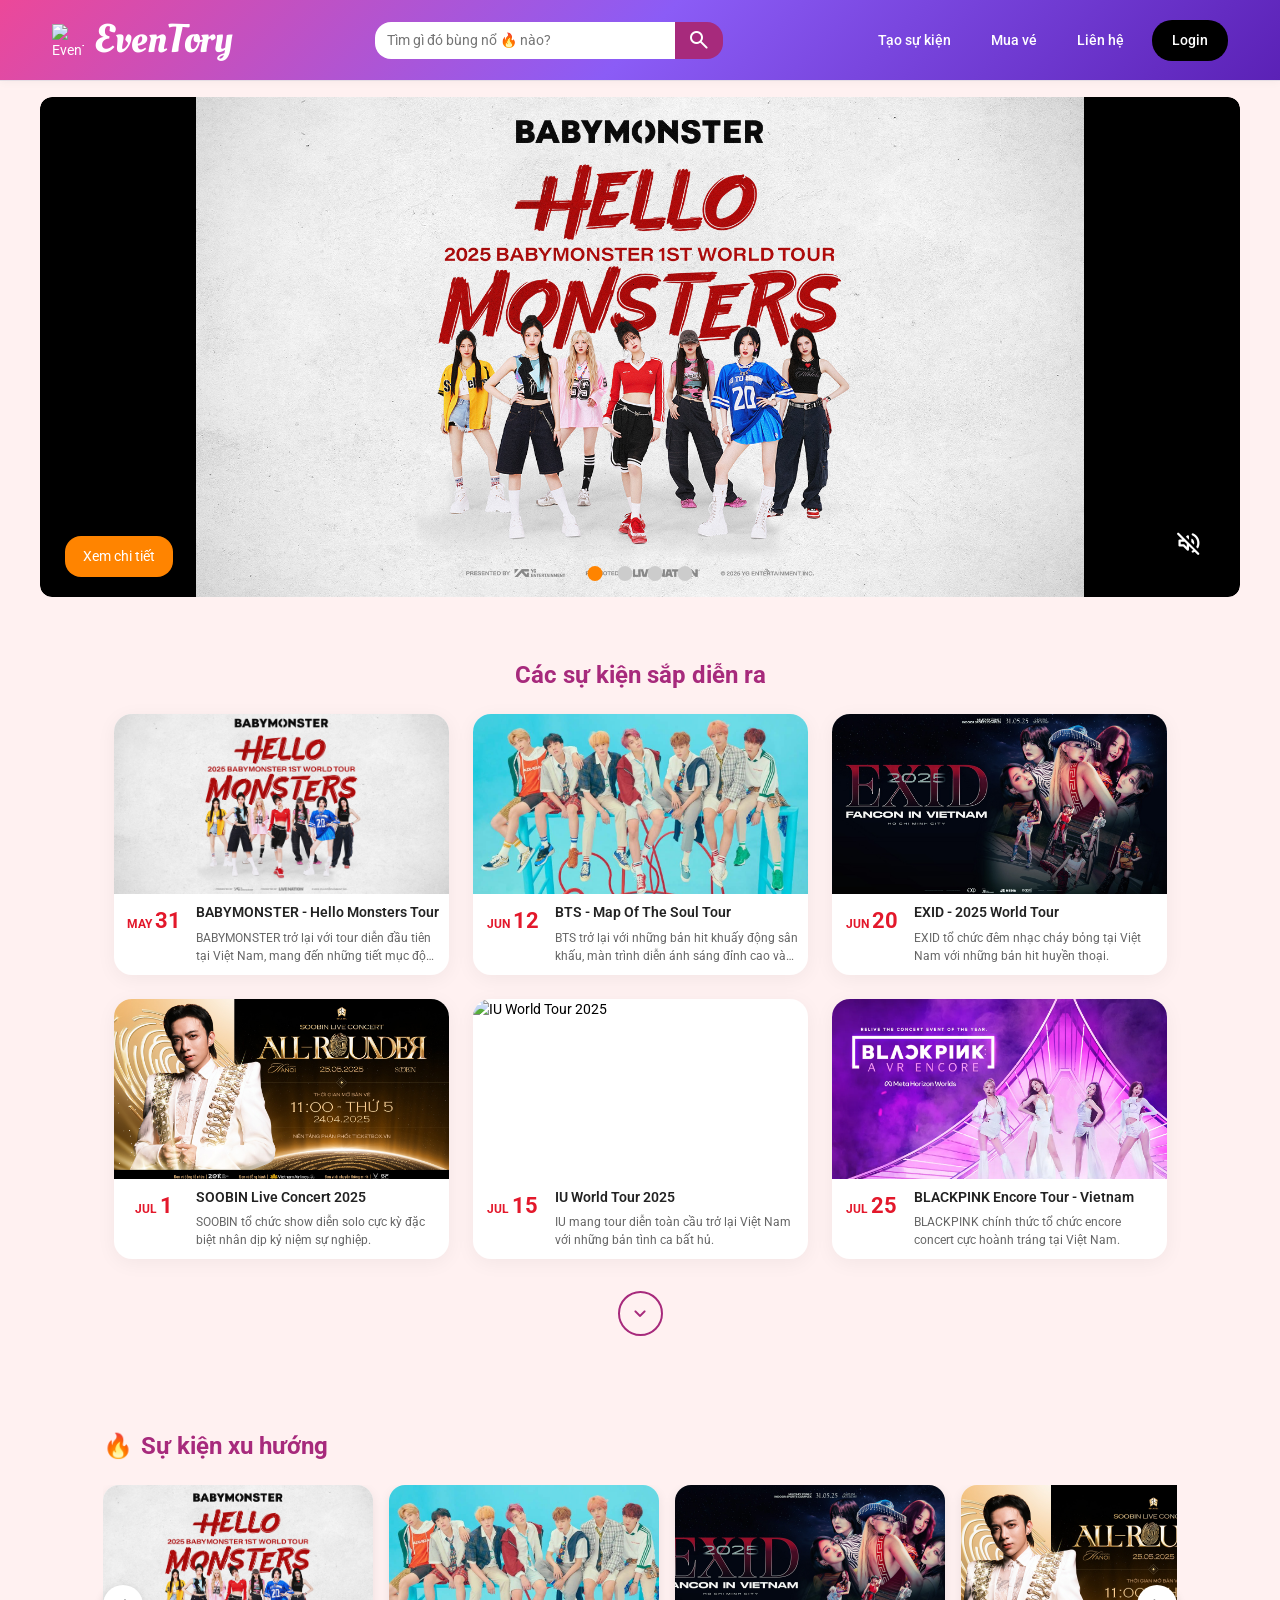
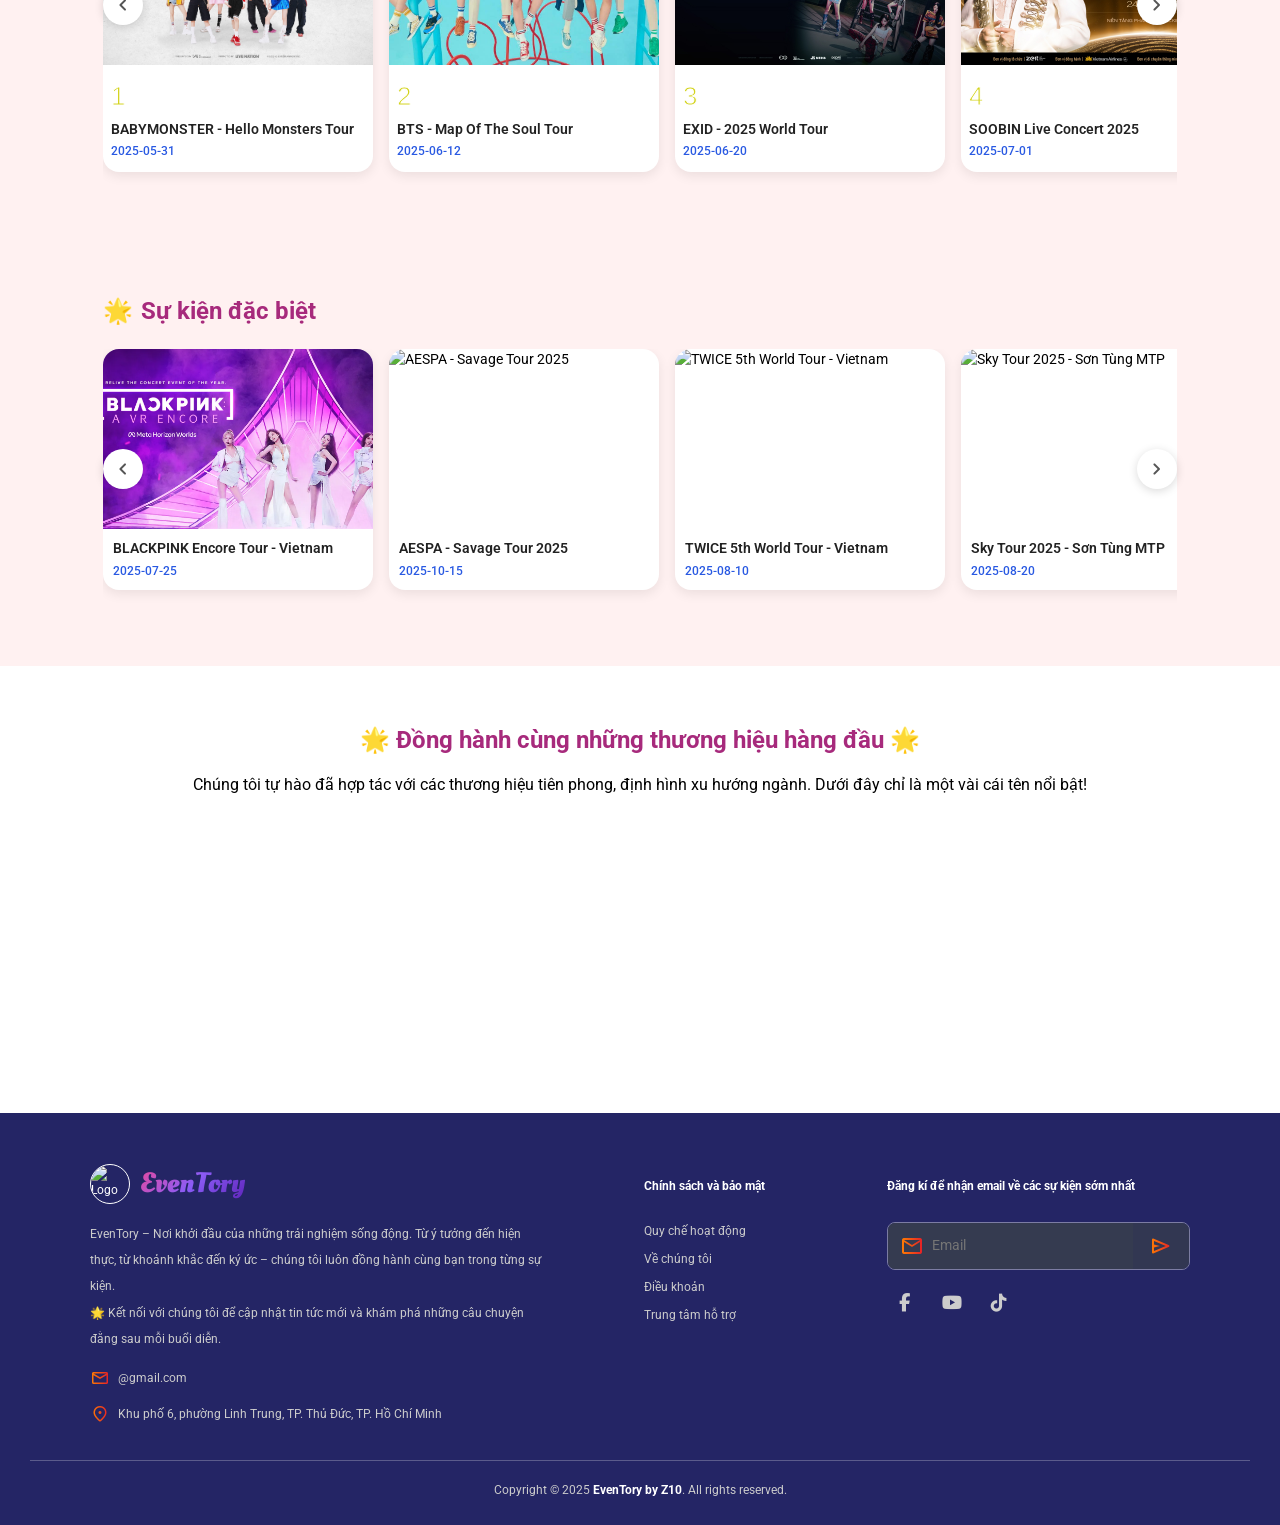
==== commit 0e784c1e: "add page Contact" ====
--- a/frontend/user/index.html
+++ b/frontend/user/index.html
@@ -60,7 +60,7 @@
         <nav class="nav-links">
           <a href="#" id="createEventBtn">Tạo sự kiện</a>
           <a href="#">Mua vé</a>
-          <a href="#">Liên hệ</a>
+          <a href="./pages/contact.html">Liên hệ</a>
           <button class="btn-login" id="loginBtn">Login</button>
         </nav>
       </div>
@@ -73,17 +73,23 @@
         <h2>Đăng nhập</h2>
         <div class="login-form">
           <label>Email hoặc số điện thoại</label>
-          <input type="text" id="emailInput" placeholder="Email hoặc số điện thoại">
+          <input
+            type="text"
+            id="emailInput"
+            placeholder="Email hoặc số điện thoại"
+          />
           <label>Mật khẩu</label>
-          <input type="password" id="passwordInput" placeholder="Mật khẩu">
+          <input type="password" id="passwordInput" placeholder="Mật khẩu" />
           <button class="continue-btn" id="continueBtn">Tiếp tục</button>
           <a href="#" class="forgot-password">Quên mật khẩu?</a>
-          <p class="signup-link">Chưa có tài khoản? <a href="#">Tạo tài khoản ngay</a></p>
+          <p class="signup-link">
+            Chưa có tài khoản? <a href="#">Tạo tài khoản ngay</a>
+          </p>
           <div class="divider">
             <span>Hoặc</span>
           </div>
           <button class="google-login-btn">
-            <img src="assets/img/google-icon.png" alt="Google Icon">
+            <img src="assets/img/google-icon.png" alt="Google Icon" />
             <span>Đăng nhập bằng Google</span>
           </button>
         </div>
@@ -135,11 +141,19 @@
         <div class="event-more-btn">
           <button class="more-button">
             <span class="button-text">Xem thêm</span>
-            <span class="material-symbols-rounded button-icon">expand_more</span>
-          </button>
-          <button class="more-button collapse-button" id="collapseButton" style="display: none;">
+            <span class="material-symbols-rounded button-icon"
+              >expand_more</span
+            >
+          </button>
+          <button
+            class="more-button collapse-button"
+            id="collapseButton"
+            style="display: none"
+          >
             <span class="button-text">Thu gọn</span>
-            <span class="material-symbols-rounded button-icon">expand_less</span>
+            <span class="material-symbols-rounded button-icon"
+              >expand_less</span
+            >
           </button>
         </div>
       </section>
@@ -185,70 +199,56 @@
             hình xu hướng ngành. Dưới đây chỉ là một vài cái tên nổi bật!
           </p>
         </div>
-
         <div class="wrapper">
           <div class="itemLeft">
-            <img src="assets/img/brands/pepsi.png" alt="Pepsi" />
-          </div>
-          <div class="itemLeft">
+            <img src="assets/img/brands/bidv.png" alt="BIDV" />
+          </div>
+          <div class="itemLeft">
+            <img src="assets/img/brands/hsbc.png" alt="HSBC" />
+          </div>
+          <div class="itemLeft">
+            <img src="assets/img/brands/logitech.png" alt="Logitech" />
+          </div>
+          <div class="itemLeft">
+            <img src="assets/img/brands/malto.png" alt="Malto" />
+          </div>
+          <div class="itemLeft">
+            <img src="assets/img/brands/mercedes-benz.png" alt="MercedesBenz" />
+          </div>
+          <div class="itemLeft">
+            <img src="assets/img/brands/mobifone.png" alt="Mobifone" />
+          </div>
+          <div class="itemLeft">
+            <img src="assets/img/brands/coca-cola.png" alt="CocaCola" />
+          </div>
+          <div class="itemLeft">
+            <img src="assets/img/brands/yamaha.png" alt="Yamaha" />
+          </div>
+        </div>
+        <div class="wrapper">
+          <div class="itemRight">
             <img src="assets/img/brands/samsung.png" alt="Samsung" />
           </div>
-          <div class="itemLeft">
-            <img src="assets/img/brands/jbl.png" alt="JBL" />
-          </div>
-          <div class="itemLeft">
+          <div class="itemRight">
+            <img src="assets/img/brands/sony.png" alt="Sony" />
+          </div>
+          <div class="itemRight">
             <img src="assets/img/brands/spotify.png" alt="Spotify" />
           </div>
-          <div class="itemLeft">
-            <img src="assets/img/brands/mec.png" alt="Mercedes Benz" />
-          </div>
-          <div class="itemLeft">
-            <img src="assets/img/brands/apple.png" alt="Apple" />
-          </div>
-          <div class="itemLeft">
-            <img src="assets/img/brands/sony.png" alt="Sony" />
-          </div>
-          <div class="itemLeft">
-            <img src="assets/img/brands/youtube.png" alt="YouTube" />
-          </div>
-          <div class="itemLeft">
-            <img src="assets/img/brands/bmw.png" alt="BMW" />
-          </div>
-          <div class="itemLeft">
-            <img src="assets/img/brands/oppo.png" alt="Oppo" />
-          </div>
-        </div>
-
-        <div class="wrapper">
-          <div class="itemRight">
-            <img src="assets/img/brands/pepsi.png" alt="Pepsi" />
-          </div>
-          <div class="itemRight">
-            <img src="assets/img/brands/samsung.png" alt="Samsung" />
-          </div>
-          <div class="itemRight">
-            <img src="assets/img/brands/jbl.png" alt="JBL" />
-          </div>
-          <div class="itemRight">
-            <img src="assets/img/brands/spotify.png" alt="Spotify" />
-          </div>
-          <div class="itemRight">
-            <img src="assets/img/brands/mec.png" alt="Mercedes Benz" />
-          </div>
-          <div class="itemRight">
-            <img src="assets/img/brands/apple.png" alt="Apple" />
-          </div>
-          <div class="itemRight">
-            <img src="assets/img/brands/sony.png" alt="Sony" />
-          </div>
-          <div class="itemRight">
-            <img src="assets/img/brands/youtube.png" alt="YouTube" />
-          </div>
-          <div class="itemRight">
-            <img src="assets/img/brands/bmw.png" alt="BMW" />
-          </div>
-          <div class="itemRight">
-            <img src="assets/img/brands/oppo.png" alt="Oppo" />
+          <div class="itemRight">
+            <img src="assets/img/brands/tiger-beer.png" alt="TigerBeer" />
+          </div>
+          <div class="itemRight">
+            <img src="assets/img/brands/viettel.png" alt="Viettel" />
+          </div>
+          <div class="itemRight">
+            <img src="assets/img/brands/warner-music.png" alt="WarnerMusic" />
+          </div>
+          <div class="itemRight">
+            <img src="assets/img/brands/youtube.png" alt="Youtube" />
+          </div>
+          <div class="itemRight">
+            <img src="assets/img/brands/audi.png" alt="Audi" />
           </div>
         </div>
       </section>
@@ -332,4 +332,4 @@
     <!-- Scripts -->
     <script src="./assets/js/script.js"></script>
   </body>
-</html>+</html>
--- a/frontend/user/assets/css/style.css
+++ b/frontend/user/assets/css/style.css
@@ -177,6 +177,12 @@
   left: 11%;
 }
 .nav-links a:hover::after {
+  transform: scaleX(1);
+}
+.nav-links a.active {
+  color: white;
+}
+.nav-links a.active::after {
   transform: scaleX(1);
 }
 
@@ -502,7 +508,7 @@
 
 .event-card {
   width: 335px;
-  height: 280px;
+  height: auto;
   background-color: white;
   border-radius: 18px;
   overflow: hidden;
@@ -530,7 +536,7 @@
 }
 
 .event-date {
-  width: 50px;
+  width: 60px;
   text-align: center;
   margin-right: 12px;
   font-weight: bold;
@@ -641,6 +647,7 @@
 
 .trend-card-wrapper {
   flex: 0 0 270px;
+  height: fit-content;
   background: #fff;
   border-radius: 16px;
   overflow: hidden;
@@ -648,11 +655,11 @@
   cursor: pointer;
   display: flex;
   flex-direction: column;
-  transition: transform 0.3s ease, box-shadow 0.3s ease; /* Thêm transition cho hover */
+  transition: transform 0.3s ease, box-shadow 0.3s ease;
 }
 
 .trend-card-wrapper:hover {
-  transform: translateY(-6px) scale(1.02); /* Hiệu ứng hover giống event-card */
+  transform: translateY(-6px) scale(1.02);
   box-shadow: 0 8px 24px rgba(0, 0, 0, 0.15);
 }
 
@@ -726,11 +733,11 @@
 }
 
 .event-special-section .trend-caption {
-  padding: 12px 8px;
+  padding: 10px 10px;
 }
 
 .event-special-section .trend-caption .trend-title {
-  margin-top: 0; /* Remove margin-top since rank is removed */
+  margin-top: 0;
 }
 
 /* infinite logo section */
@@ -750,7 +757,7 @@
 
 .infinite-logo-section p {
   font-size: 16px;
-  color: black;
+  color: #000;
   margin-bottom: 40px;
 }
 
@@ -773,65 +780,96 @@
 
 .itemLeft,
 .itemRight {
-  width: 200px;
-  height: 70px;
+  width: 180px;
+  height: 80px;
   position: absolute;
+  display: flex;
+  align-items: center;
+  justify-content: center;
+  overflow: hidden;
   animation-timing-function: linear;
   animation-duration: 30s;
   animation-iteration-count: infinite;
 }
 
+.itemLeft {
+  left: calc((200px + 20px) * 8);
+  animation-name: scrollLeft;
+}
+.itemRight {
+  right: calc((200px + 20px) * 8);
+  animation-name: scrollRight;
+}
+
+.itemLeft:nth-child(1) {
+  animation-delay: calc(30s / 8 * -7);
+}
+.itemLeft:nth-child(2) {
+  animation-delay: calc(30s / 8 * -6);
+}
+.itemLeft:nth-child(3) {
+  animation-delay: calc(30s / 8 * -5);
+}
+.itemLeft:nth-child(4) {
+  animation-delay: calc(30s / 8 * -4);
+}
+.itemLeft:nth-child(5) {
+  animation-delay: calc(30s / 8 * -3);
+}
+.itemLeft:nth-child(6) {
+  animation-delay: calc(30s / 8 * -2);
+}
+.itemLeft:nth-child(7) {
+  animation-delay: calc(30s / 8 * -1);
+}
+.itemLeft:nth-child(8) {
+  animation-delay: 0s;
+}
+
+.itemRight:nth-child(1) {
+  animation-delay: calc(30s / 8 * -7);
+}
+.itemRight:nth-child(2) {
+  animation-delay: calc(30s / 8 * -6);
+}
+.itemRight:nth-child(3) {
+  animation-delay: calc(30s / 8 * -5);
+}
+.itemRight:nth-child(4) {
+  animation-delay: calc(30s / 8 * -4);
+}
+.itemRight:nth-child(5) {
+  animation-delay: calc(30s / 8 * -3);
+}
+.itemRight:nth-child(6) {
+  animation-delay: calc(30s / 8 * -2);
+}
+.itemRight:nth-child(7) {
+  animation-delay: calc(30s / 8 * -1);
+}
+.itemRight:nth-child(8) {
+  animation-delay: 0s;
+}
+
+/* Keyframes cuộn */
+@keyframes scrollLeft {
+  to {
+    left: calc(-200px - 20px);
+  }
+}
+@keyframes scrollRight {
+  to {
+    right: calc(-200px - 20px);
+  }
+}
+
+/* Điều chỉnh kích thước logo bên trong */
 .itemLeft img,
 .itemRight img {
-  width: 100%;
-  height: 100%;
+  max-width: 180px;
+  max-height: 50px;
   object-fit: contain;
-  opacity: 1;
-  transition: opacity 0.3s ease;
-  filter: none;
-}
-
-@keyframes scrollLeft {
-  to {
-    left: -200px;
-  }
-}
-@keyframes scrollRight {
-  to {
-    right: -200px;
-  }
-}
-
-.itemLeft {
-  left: max(calc(200px * 10), 100%);
-  animation-name: scrollLeft;
-}
-.itemRight {
-  right: max(calc(200px * 10), calc(100% + 200px));
-  animation-name: scrollRight;
-}
-
-.itemLeft:nth-child(1) { animation-delay: calc(30s / 10 * (10 - 1) * -1); }
-.itemLeft:nth-child(2) { animation-delay: calc(30s / 10 * (10 - 2) * -1); }
-.itemLeft:nth-child(3) { animation-delay: calc(30s / 10 * (10 - 3) * -1); }
-.itemLeft:nth-child(4) { animation-delay: calc(30s / 10 * (10 - 4) * -1); }
-.itemLeft:nth-child(5) { animation-delay: calc(30s / 10 * (10 - 5) * -1); }
-.itemLeft:nth-child(6) { animation-delay: calc(30s / 10 * (10 - 6) * -1); }
-.itemLeft:nth-child(7) { animation-delay: calc(30s / 10 * (10 - 7) * -1); }
-.itemLeft:nth-child(8) { animation-delay: calc(30s / 10 * (10 - 8) * -1); }
-.itemLeft:nth-child(9) { animation-delay: calc(30s / 10 * (10 - 9) * -1); }
-.itemLeft:nth-child(10) { animation-delay: calc(30s / 10 * (10 - 10) * -1); }
-
-.itemRight:nth-child(1) { animation-delay: calc(30s / 10 * (10 - 1) * -1); }
-.itemRight:nth-child(2) { animation-delay: calc(30s / 10 * (10 - 2) * -1); }
-.itemRight:nth-child(3) { animation-delay: calc(30s / 10 * (10 - 3) * -1); }
-.itemRight:nth-child(4) { animation-delay: calc(30s / 10 * (10 - 4) * -1); }
-.itemRight:nth-child(5) { animation-delay: calc(30s / 10 * (10 - 5) * -1); }
-.itemRight:nth-child(6) { animation-delay: calc(30s / 10 * (10 - 6) * -1); }
-.itemRight:nth-child(7) { animation-delay: calc(30s / 10 * (10 - 7) * -1); }
-.itemRight:nth-child(8) { animation-delay: calc(30s / 10 * (10 - 8) * -1); }
-.itemRight:nth-child(9) { animation-delay: calc(30s / 10 * (10 - 9) * -1); }
-.itemRight:nth-child(10) { animation-delay: calc(30s / 10 * (10 - 10) * -1); }
+}
 
 /* ===== FOOTER ===== */
 footer h4 {
@@ -1067,7 +1105,6 @@
 
 .event-content-wrapper {
   display: flex;
-  gap: 24px;
   width: 100%;
 }
 
@@ -1075,11 +1112,13 @@
 .event-info-left {
   position: relative;
   overflow: visible;
+  max-width: 700px;
   flex: 2;
   background: #fff;
   border: 2px solid #333;
   border-radius: 24px;
-  padding: 30px 24px 24px;
+  padding: 30px 45px;
+  margin-left: 100px;
   box-shadow: 0 4px 12px rgba(0, 0, 0, 0.05);
 }
 .event-info-left .info-section {
@@ -1137,7 +1176,7 @@
 
 .event-info-right img {
   display: block;
-  width: 290px;
+  width: 280px;
   height: auto;
   border-radius: 12px;
   box-shadow: 0 4px 12px rgba(0, 0, 0, 0.05);
@@ -1216,56 +1255,6 @@
   color: rgba(255, 255, 255, 0.5);
 }
 
-/* #buy-ticket-btn {
-  position: absolute;
-  top: 32px;
-  right: 24px;
-  --start: #ff3366;
-  --mid: #ff66aa;
-  --end: #ff3366;
-
-  background: linear-gradient(90deg, var(--start), var(--mid), var(--end));
-  background-size: 200% 100%;
-  background-position: 0% 0%;
-
-  color: #fff;
-  padding: 12px 24px;
-  border-radius: 999px;
-  text-decoration: none;
-  font-weight: 600;
-  box-shadow: 0 4px 12px rgba(0, 0, 0, 0.1);
-
-  overflow: hidden;
-  transition: background-position 0.5s ease,
-    transform 0.25s cubic-bezier(0.25, 0.8, 0.25, 1),
-    box-shadow 0.25s cubic-bezier(0.25, 0.8, 0.25, 1), filter 0.25s ease;
-}
-
-#buy-ticket-btn:hover {
-  background-position: 100% 0%;
-  transform: translateY(-2px);
-  box-shadow: 0 8px 24px rgba(0, 0, 0, 0.2);
-}
-
-#buy-ticket-btn:active {
-  transform: translateY(-1px) scale(0.98);
-  filter: brightness(1.2);
-}
-
-#buy-ticket-btn .ripple {
-  position: absolute;
-  background: rgba(255, 255, 255, 0.3);
-  border-radius: 50%;
-  transform: scale(0);
-  animation: ripple 600ms linear;
-  pointer-events: none;
-}
-@keyframes ripple {
-  to {
-    transform: scale(6);
-    opacity: 0;
-  }
-} */
 #buy-ticket-btn {
   --start: #ff3366;
   --mid: #ff66aa;
@@ -1346,7 +1335,7 @@
   }
 }
 
-/* Gợi ý dành cho bạn */
+/* event suggetion section */
 .event-suggestion-section {
   background-color: #fff1f1;
   padding: 48px 0;
@@ -1452,4 +1441,4 @@
 
 .event-suggestion-section .carousel-nav.next {
   right: 103px;
-}+}
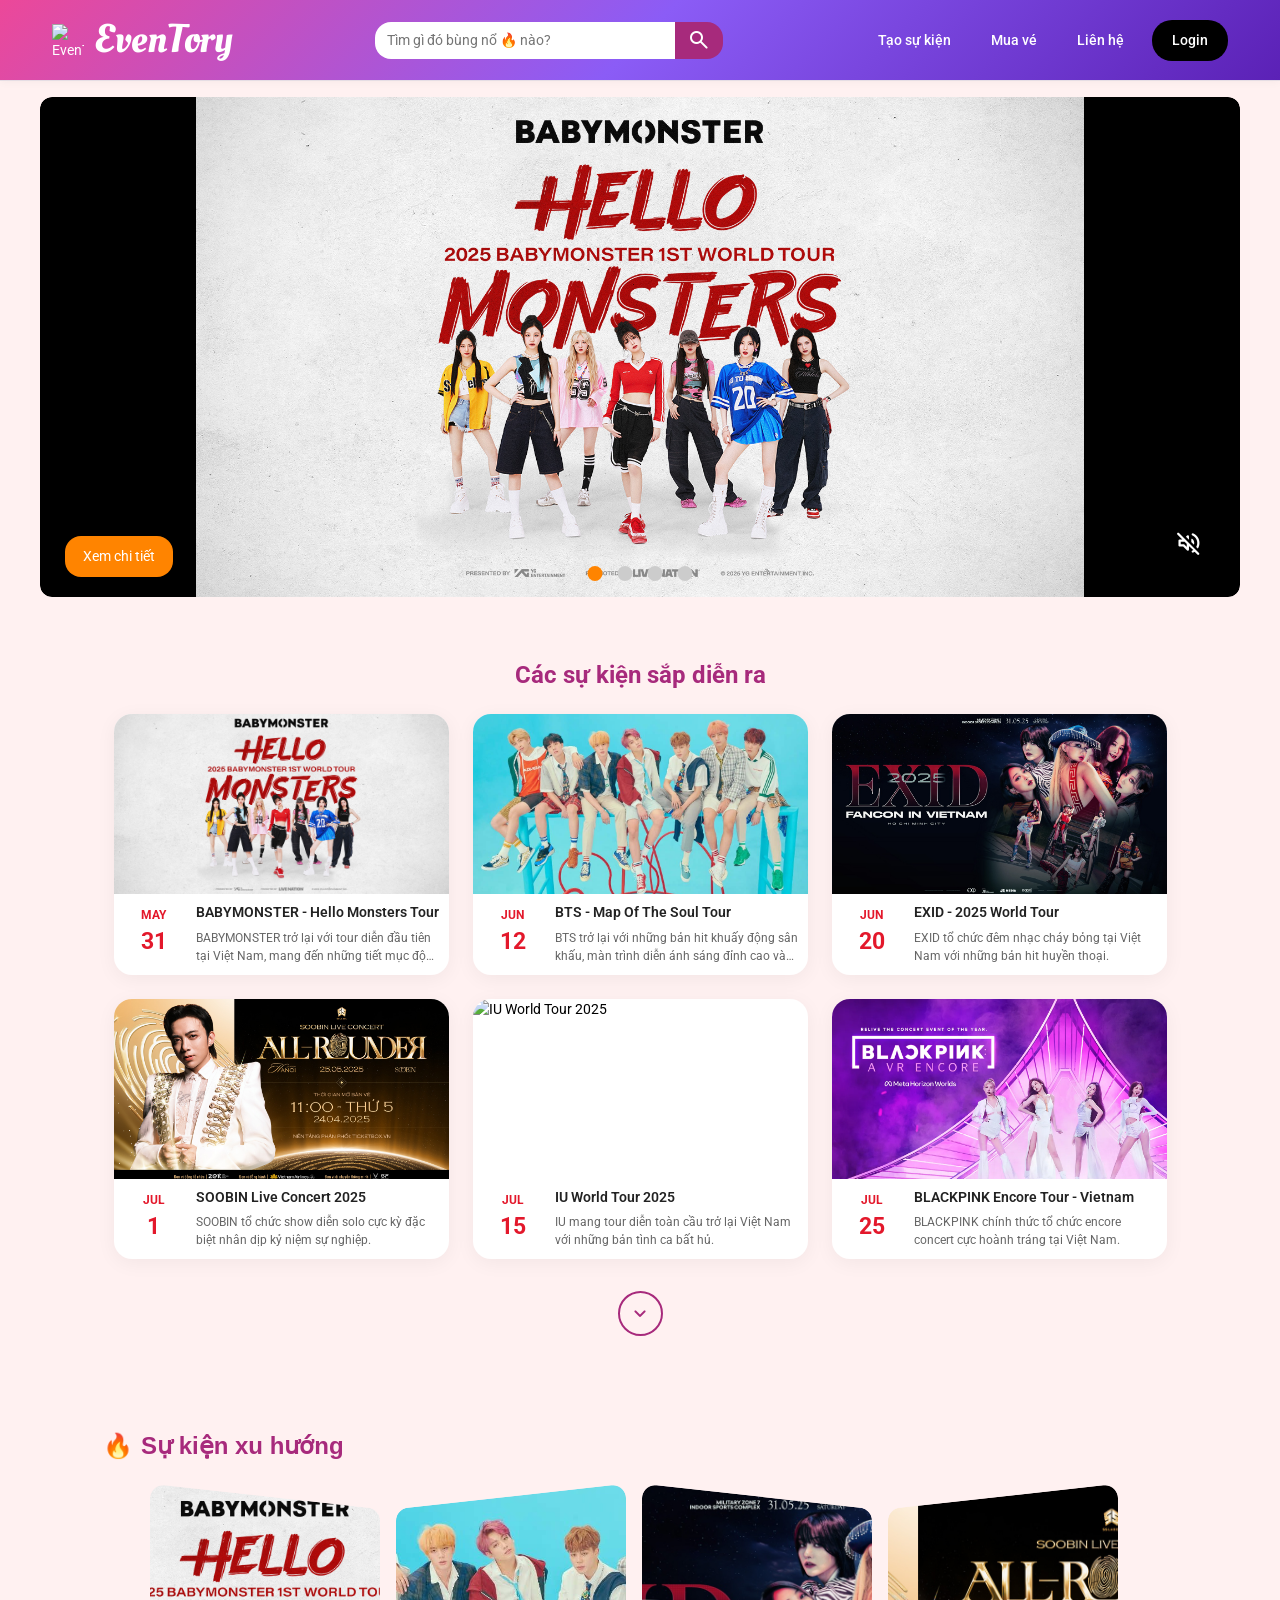
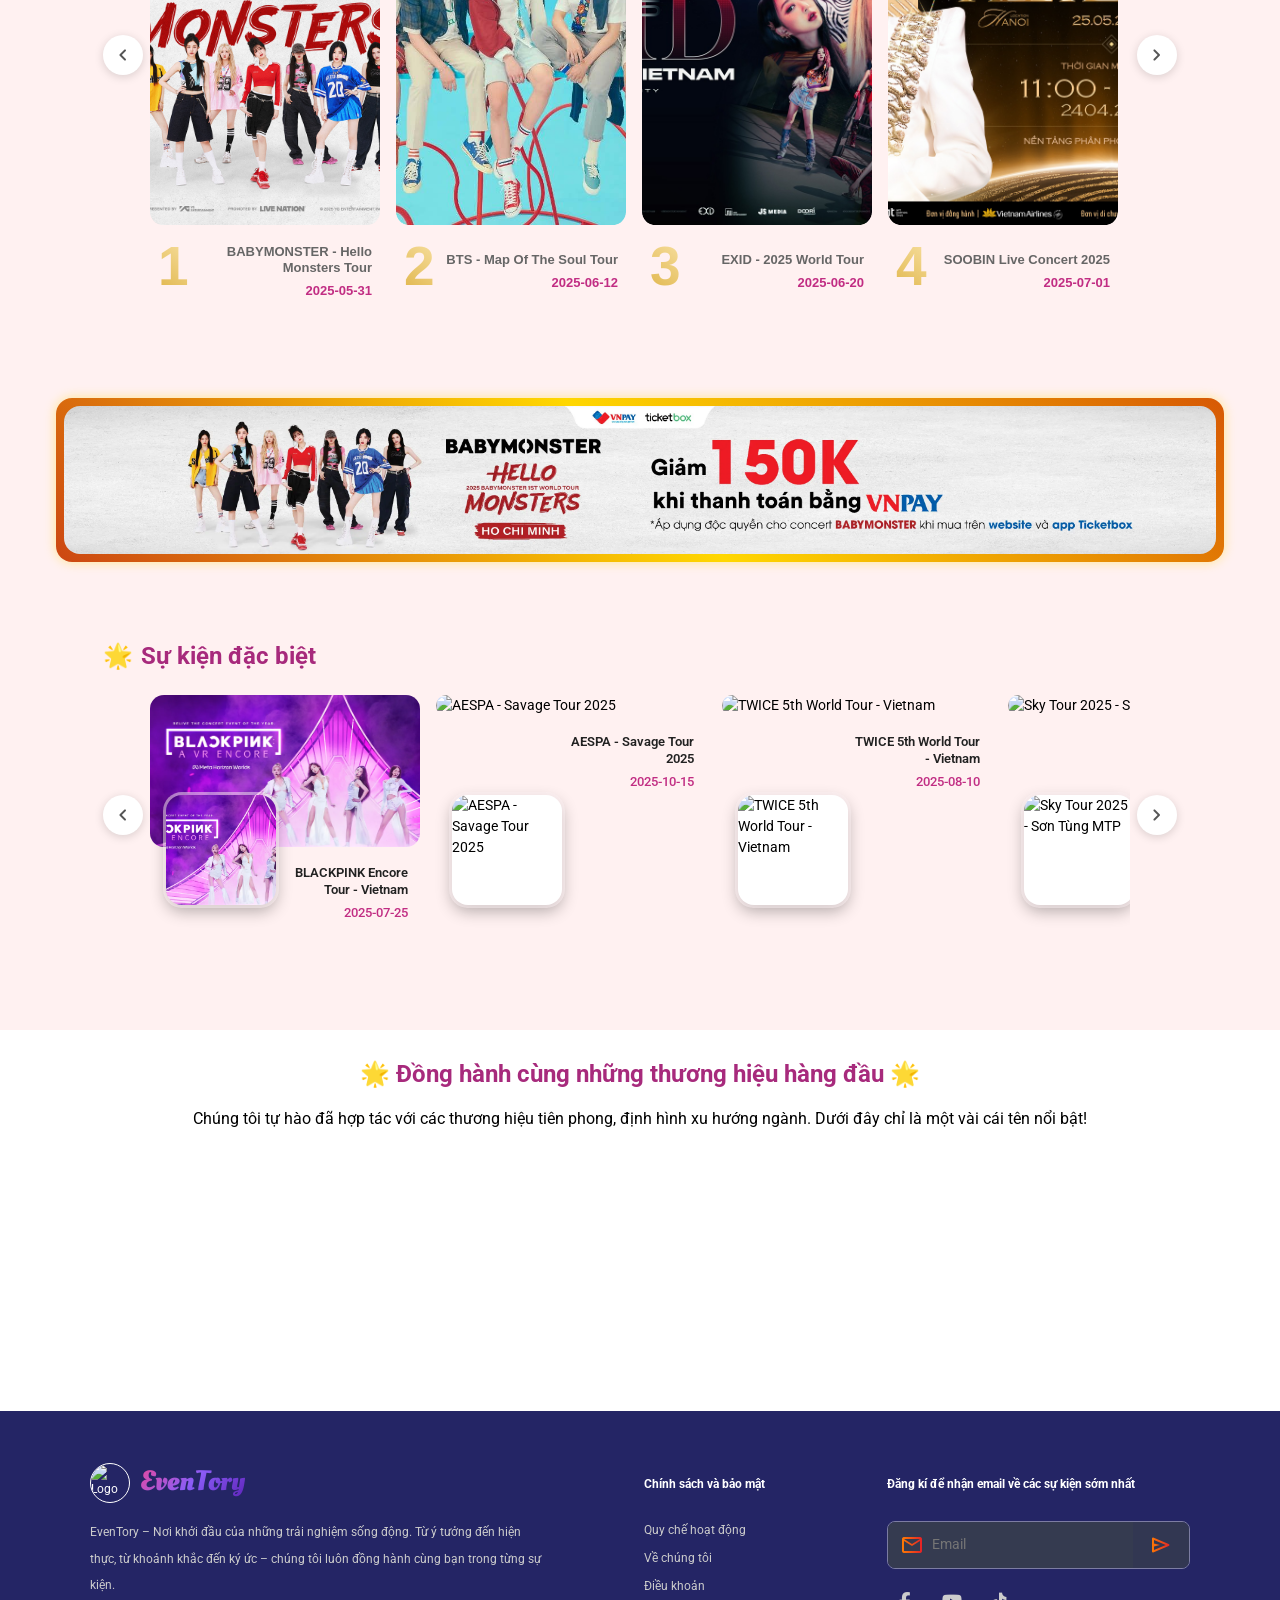
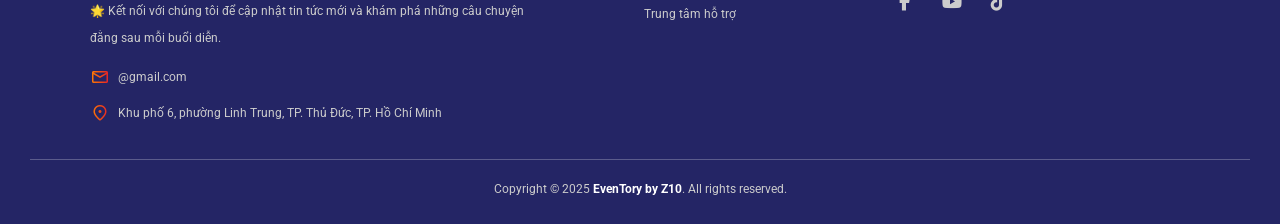
==== commit 38055faa: "hihi haha" ====
--- a/frontend/user/index.html
+++ b/frontend/user/index.html
@@ -59,7 +59,7 @@
 
         <nav class="nav-links">
           <a href="#" id="createEventBtn">Tạo sự kiện</a>
-          <a href="#">Mua vé</a>
+          <a href="./pages/buy-ticket.html">Mua vé</a>
           <a href="./pages/contact.html">Liên hệ</a>
           <button class="btn-login" id="loginBtn">Login</button>
         </nav>
@@ -174,6 +174,17 @@
         </div>
       </section>
 
+      <!-- Advertisement section -->
+      <section class="ad-section">
+        <div class="ad-wrapper">
+          <div class="ad-border-wrapper">
+            <div class="ad-image">
+              <img src="./assets/img/qcao2.jpg" alt="Ad image">
+            </div>
+          </div>
+        </div>
+      </section>
+      
       <!-- Event special section -->
       <section class="event-special-section">
         <h2 class="section-title">
@@ -332,4 +343,4 @@
     <!-- Scripts -->
     <script src="./assets/js/script.js"></script>
   </body>
-</html>
+</html>
--- a/frontend/user/assets/css/style.css
+++ b/frontend/user/assets/css/style.css
@@ -546,7 +546,7 @@
   font-size: 12px;
 }
 .event-date .day {
-  font-size: 22px;
+  font-size: 23px;
 }
 
 .event-text {
@@ -613,13 +613,13 @@
 .event-trend-section {
   background-color: #fff1f1;
   padding: 48px 0;
-}
-
-.event-trend-section .section-title,
-.event-special-section .section-title {
+  font-family: sans-serif;
+}
+
+.event-trend-section .section-title {
   font-size: 24px;
   font-weight: bold;
-  color: var(--color-primary, #a72a7c);
+  color: #a72a7c;
   margin-left: 103px;
   margin-bottom: 24px;
   display: flex;
@@ -627,12 +627,12 @@
   gap: 8px;
 }
 
-.carousel-viewport {
+.event-trend-section .carousel-viewport {
   position: relative;
-  padding: 0 103px;
-}
-
-.carousel-track {
+  padding: 0 150px;
+}
+
+.event-trend-section .carousel-track {
   display: flex;
   gap: 16px;
   overflow-x: auto;
@@ -641,67 +641,292 @@
   -ms-overflow-style: none;
   scrollbar-width: none;
 }
-.carousel-track::-webkit-scrollbar {
+
+.event-trend-section .carousel-track::-webkit-scrollbar {
   display: none;
 }
 
-.trend-card-wrapper {
-  flex: 0 0 270px;
+.event-trend-section .trend-card-wrapper {
+  flex: 0 0 230px;
   height: fit-content;
-  background: #fff;
-  border-radius: 16px;
+  background: transparent;
+  border-radius: 12px;
   overflow: hidden;
-  box-shadow: 0 4px 12px rgba(0, 0, 0, 0.08);
   cursor: pointer;
   display: flex;
   flex-direction: column;
   transition: transform 0.3s ease, box-shadow 0.3s ease;
 }
 
-.trend-card-wrapper:hover {
-  transform: translateY(-6px) scale(1.02);
-  box-shadow: 0 8px 24px rgba(0, 0, 0, 0.15);
-}
-
-.trend-card-wrapper img {
+.event-trend-section .trend-card-image img:hover {
+  transform: scale(0.97); 
+  transition: transform 0.5s ease; 
+}
+
+.event-trend-section .trend-card-image {
+  position: relative;
   width: 100%;
-  height: 180px;
+  height: 340px;
+  overflow: hidden;
+  -webkit-clip-path: polygon(
+    94.239% 100%,
+    5.761% 100%,
+    5.761% 100%,
+    4.826% 99.95%,
+    3.94% 99.803%,
+    3.113% 99.569%,
+    2.358% 99.256%,
+    1.687% 98.87%,
+    1.111% 98.421%,
+    0.643% 97.915%,
+    0.294% 97.362%,
+    0.075% 96.768%,
+    0 96.142%,
+    0 3.858%,
+    0 3.858%,
+    0.087% 3.185%,
+    0.338% 2.552%,
+    0.737% 1.968%,
+    1.269% 1.442%,
+    1.92% 0.984%,
+    2.672% 0.602%,
+    3.512% 0.306%,
+    4.423% 0.105%,
+    5.391% 0.008%,
+    6.4% 0.024%,
+    94.879% 6.625%,
+    94.879% 6.625%,
+    95.731% 6.732%,
+    96.532% 6.919%,
+    97.272% 7.178%,
+    97.942% 7.503%,
+    98.533% 7.887%,
+    99.038% 8.323%,
+    99.445% 8.805%,
+    99.747% 9.326%,
+    99.935% 9.88%,
+    100% 10.459%,
+    100% 96.142%,
+    100% 96.142%,
+    99.925% 96.768%,
+    99.706% 97.362%,
+    99.357% 97.915%,
+    98.889% 98.421%,
+    98.313% 98.87%,
+    97.642% 99.256%,
+    96.887% 99.569%,
+    96.06% 99.803%,
+    95.174% 99.95%,
+    94.239% 100%
+  );
+  clip-path: polygon(
+    94.239% 100%,
+    5.761% 100%,
+    5.761% 100%,
+    4.826% 99.95%,
+    3.94% 99.803%,
+    3.113% 99.569%,
+    2.358% 99.256%,
+    1.687% 98.87%,
+    1.111% 98.421%,
+    0.643% 97.915%,
+    0.294% 97.362%,
+    0.075% 96.768%,
+    0 96.142%,
+    0 3.858%,
+    0 3.858%,
+    0.087% 3.185%,
+    0.338% 2.552%,
+    0.737% 1.968%,
+    1.269% 1.442%,
+    1.92% 0.984%,
+    2.672% 0.602%,
+    3.512% 0.306%,
+    4.423% 0.105%,
+    5.391% 0.008%,
+    6.4% 0.024%,
+    94.879% 6.625%,
+    94.879% 6.625%,
+    95.731% 6.732%,
+    96.532% 6.919%,
+    97.272% 7.178%,
+    97.942% 7.503%,
+    98.533% 7.887%,
+    99.038% 8.323%,
+    99.445% 8.805%,
+    99.747% 9.326%,
+    99.935% 9.88%,
+    100% 10.459%,
+    100% 96.142%,
+    100% 96.142%,
+    99.925% 96.768%,
+    99.706% 97.362%,
+    99.357% 97.915%,
+    98.889% 98.421%,
+    98.313% 98.87%,
+    97.642% 99.256%,
+    96.887% 99.569%,
+    96.06% 99.803%,
+    95.174% 99.95%,
+    94.239% 100%
+  );
+}
+
+.event-trend-section .trend-card-image.opposite-frame {
+  -webkit-clip-path: polygon(
+    5.761% 100%,
+    94.239% 100%,
+    94.239% 100%,
+    95.174% 99.95%,
+    96.06% 99.803%,
+    96.887% 99.569%,
+    97.642% 99.256%,
+    98.313% 98.87%,
+    98.889% 98.421%,
+    99.357% 97.915%,
+    99.706% 97.362%,
+    99.925% 96.768%,
+    100% 96.142%,
+    100% 3.858%,
+    100% 3.858%,
+    99.913% 3.185%,
+    99.662% 2.552%,
+    99.263% 1.968%,
+    98.731% 1.442%,
+    98.08% 0.984%,
+    97.328% 0.602%,
+    96.488% 0.306%,
+    95.577% 0.105%,
+    94.609% 0.008%,
+    93.6% 0.024%,
+    5.121% 6.625%,
+    5.121% 6.625%,
+    4.269% 6.732%,
+    3.468% 6.919%,
+    2.728% 7.178%,
+    2.058% 7.503%,
+    1.467% 7.887%,
+    0.962% 8.323%,
+    0.555% 8.805%,
+    0.253% 9.326%,
+    0.065% 9.88%,
+    0% 10.459%,
+    0% 96.142%,
+    0% 96.142%,
+    0.075% 96.768%,
+    0.294% 97.362%,
+    0.643% 97.915%,
+    1.111% 98.421%,
+    1.687% 98.87%,
+    2.358% 99.256%,
+    3.113% 99.569%,
+    3.94% 99.803%,
+    4.826% 99.95%,
+    5.761% 100%
+  );
+  clip-path: polygon(
+    5.761% 100%,
+    94.239% 100%,
+    94.239% 100%,
+    95.174% 99.95%,
+    96.06% 99.803%,
+    96.887% 99.569%,
+    97.642% 99.256%,
+    98.313% 98.87%,
+    98.889% 98.421%,
+    99.357% 97.915%,
+    99.706% 97.362%,
+    99.925% 96.768%,
+    100% 96.142%,
+    100% 3.858%,
+    100% 3.858%,
+    99.913% 3.185%,
+    99.662% 2.552%,
+    99.263% 1.968%,
+    98.731% 1.442%,
+    98.08% 0.984%,
+    97.328% 0.602%,
+    96.488% 0.306%,
+    95.577% 0.105%,
+    94.609% 0.008%,
+    93.6% 0.024%,
+    5.121% 6.625%,
+    5.121% 6.625%,
+    4.269% 6.732%,
+    3.468% 6.919%,
+    2.728% 7.178%,
+    2.058% 7.503%,
+    1.467% 7.887%,
+    0.962% 8.323%,
+    0.555% 8.805%,
+    0.253% 9.326%,
+    0.065% 9.88%,
+    0% 10.459%,
+    0% 96.142%,
+    0% 96.142%,
+    0.075% 96.768%,
+    0.294% 97.362%,
+    0.643% 97.915%,
+    1.111% 98.421%,
+    1.687% 98.87%,
+    2.358% 99.256%,
+    3.113% 99.569%,
+    3.94% 99.803%,
+    4.826% 99.95%,
+    5.761% 100%
+  );
+}
+
+.event-trend-section .trend-card-image img {
+  width: 100%;
+  height: 100%;
   object-fit: cover;
-}
-
-.trend-caption {
-  padding: 12px 8px;
-}
-
-.trend-caption .trend-rank {
-  font-size: 26px;
-  color: #d3d31b;
-  font-family: "Bebas Neue", sans-serif;
-  -webkit-text-stroke: 1px white;
-  margin-bottom: 4px;
-}
-
-.trend-caption .trend-title {
+  display: block;
+  border-radius: 0;
+  -webkit-clip-path: inherit;
+  clip-path: inherit;
+}
+
+.event-trend-section .trend-card-footer {
+  display: flex;
+  align-items: center;
+  gap: 8px;
+  padding: 0 8px;
+}
+
+.event-trend-section .trend-card-index {
+  font-size: 55px;
+  font-weight: 800;
+  color: #333;
+  background: linear-gradient(39deg, rgb(219, 173, 57), rgb(252, 232, 178));
+  -webkit-background-clip: text;
+  -webkit-text-fill-color: transparent;
+  flex-shrink: 0;
+}
+
+.event-trend-section .trend-card-meta {
+  margin-left: auto;
+  margin-top: 10px;
+  font-size: 13px;
   font-weight: 600;
-  font-size: 14px;
-  color: #222;
-  line-height: 1.3;
-  margin-bottom: 4px;
-  display: -webkit-box;
-  -webkit-line-clamp: 2;
-  -webkit-box-orient: vertical;
-  overflow: hidden;
-}
-
-.trend-caption .trend-date {
-  font-size: 12px;
-  color: #2959e2;
-  font-weight: 500;
-}
-
-.carousel-nav {
+  color: #666;
+  text-align: right;
+  line-height: 1.2;
+}
+
+.event-trend-section .trend-card-meta span {
+  display: block;
+}
+
+.event-trend-section .trend-card-meta span:last-child {
+  font-weight: 560;
+  margin-top: 8px;
+  color: #c12d83; 
+}
+
+.event-trend-section .carousel-nav {
   position: absolute;
-  top: 120px; /* Center of card height (approx 240px / 2) */
+  top: 170px;
   transform: translateY(-50%);
   background: white;
   border: none;
@@ -718,12 +943,87 @@
   z-index: 2;
 }
 
-.carousel-nav.prev {
+.event-trend-section .carousel-nav.prev {
   left: 103px;
 }
 
-.carousel-nav.next {
+.event-trend-section .carousel-nav.next {
   right: 103px;
+}
+
+/* Advertisement section */
+.ad-section {
+  padding: 32px 0;
+  background-color: #fff1f1;
+  text-align: center;
+}
+
+.ad-wrapper {
+  max-width: 1200px;
+  margin: 0 auto;
+  padding: 0 16px;
+}
+
+/* Viền gradient động */
+.ad-border-wrapper {
+  position: relative;
+  display: inline-block;
+  border-radius: 16px;
+  padding: 8px; /* độ dày viền */
+  background: linear-gradient(
+    45deg,
+    #b3001b,
+    #ffd700,
+    #c21807,
+    #ff9900,
+    #ffd700
+  );
+  background-size: 300% 300%;
+  animation: gradientAnimation 6s ease infinite;
+  box-shadow: 0 0 12px rgba(255, 215, 0, 0.4); /* thêm ánh sáng nhẹ */
+}
+
+/* Lớp chứa ảnh */
+.ad-image {
+  border-radius: 16px; /* Khớp với wrapper */
+  overflow: hidden;
+  position: relative;
+  z-index: 1;
+  width: 100%;
+}
+
+/* Ảnh */
+.ad-image img {
+  display: block;
+  max-width: 100%;
+  height: auto;
+  border-radius: 0; /* Không cần bo lại */
+}
+
+/* Animation cho gradient border */
+@keyframes gradientAnimation {
+  0% {
+    background-position: 0% 50%;
+  }
+  50% {
+    background-position: 100% 50%;
+  }
+  100% {
+    background-position: 0% 50%;
+  }
+}
+
+/* Responsive design */
+@media (max-width: 768px) {
+  .ad-image {
+    max-width: 90%;
+  }
+}
+
+@media (max-width: 480px) {
+  .ad-image {
+    max-width: 100%;
+  }
 }
 
 /* event special section */
@@ -732,18 +1032,137 @@
   padding: 48px 0;
 }
 
+.event-special-section .section-title {
+  font-size: 24px;
+  font-weight: bold;
+  color: var(--color-primary, #a72a7c);
+  margin-left: 103px;
+  margin-bottom: 24px;
+  display: flex;
+  align-items: center;
+  gap: 8px;
+}
+
+.event-special-section .carousel-viewport {
+  position: relative;
+  padding: 0 150px;
+}
+
+.event-special-section .carousel-track {
+  display: flex;
+  gap: 16px;
+  overflow-x: auto;
+  scroll-behavior: smooth;
+  padding-bottom: 10px;
+  -ms-overflow-style: none;
+  scrollbar-width: none;
+}
+
+.event-special-section .carousel-track::-webkit-scrollbar {
+  display: none;
+}
+
+.event-special-section .trend-card-wrapper {
+  flex: 0 0 270px;
+  position: relative;
+  background: transparent;
+  box-shadow: none;
+  border-radius: 0;
+  cursor: pointer;
+}
+
+.event-special-section .concert-container {
+  position: relative;
+  width: 100%;
+}
+
+.event-special-section .main-banner {
+  width: 100%;
+  border-radius: 14px;
+  display: block;
+}
+
+.event-special-section .trend-card-wrapper .sub-poster {
+  position: absolute;
+  width: 110px;
+  height: 110px;
+  top: 100px;
+  left: 16px;
+  border-radius: 16px;
+  object-fit: cover;
+  box-shadow: 0 0 0 3px rgba(252, 239, 242, 0.506), 0 6px 16px rgba(0, 0, 0, 0.3);
+  z-index: 2;
+  background-color: white;
+  animation: levitate 2s ease-in-out infinite, pulseGlow 1.5s ease-in-out infinite; /* Thêm hiệu ứng lơ lửng và nhấp nháy */
+  transition: transform 0.3s ease; /* Hiệu ứng mượt mà khi hover */
+}
+
+@keyframes pulseGlow {
+  0%, 100% {
+    box-shadow: 0 0 0 3px rgba(252, 239, 242, 0.506), 0 6px 8px rgba(0, 0, 0, 0.3);
+  }
+  50% {
+    box-shadow: 0 0 0 5px rgba(252, 239, 242, 0.8), 0 6px 8px rgba(0, 0, 0, 0.3);
+  }
+}
+
 .event-special-section .trend-caption {
-  padding: 10px 10px;
+  margin-top: 8px;
+  padding: 10px 12px 0 130px;
+  text-align: right;
 }
 
 .event-special-section .trend-caption .trend-title {
   margin-top: 0;
+  font-weight: 600;
+  font-size: 13px;
+  color: #222;
+  line-height: 1.3;
+  margin-bottom: 4px;
+  display: -webkit-box;
+  -webkit-line-clamp: 2;
+  -webkit-box-orient: vertical;
+  overflow: hidden;
+}
+
+.event-special-section .trend-caption .trend-date {
+  font-size: 13px;
+  color: #c12d83;
+  font-weight: 500;
+}
+
+.event-special-section .carousel-nav {
+  position: absolute;
+  top: 120px;
+  transform: translateY(-50%);
+  background: white;
+  border: none;
+  border-radius: 50%;
+  box-shadow: 0 2px 10px rgba(0, 0, 0, 0.15);
+  cursor: pointer;
+  font-size: 28px;
+  color: #555;
+  width: 40px;
+  height: 40px;
+  display: flex;
+  align-items: center;
+  justify-content: center;
+  z-index: 3;
+}
+
+.event-special-section .carousel-nav.prev {
+  left: 103px;
+}
+
+.event-special-section .carousel-nav.next {
+  right: 103px;
 }
 
 /* infinite logo section */
 .infinite-logo-section {
   background: #fff;
-  padding: 60px 0;
+  margin-top: 50px;
+  padding: 30px 0;
   text-align: center;
   overflow: hidden;
 }
@@ -762,7 +1181,7 @@
 }
 
 .wrapper {
-  margin-top: 16px;
+  margin-top: 10px;
   width: 90%;
   max-width: 1536px;
   margin-inline: auto;
@@ -866,8 +1285,8 @@
 /* Điều chỉnh kích thước logo bên trong */
 .itemLeft img,
 .itemRight img {
-  max-width: 180px;
-  max-height: 50px;
+  max-width: 150px;
+  max-height: 40px;
   object-fit: contain;
 }
 
@@ -1080,365 +1499,3 @@
   color: white;
 }
 
-/* =============== EVENT DETAIL ===============*/
-/* event banner */
-.event-banner {
-  position: relative;
-  margin: 16px auto;
-  height: 500px;
-  overflow: hidden;
-  background-color: transparent;
-}
-.event-banner img {
-  display: block;
-  width: 100%;
-  height: 100%;
-  object-fit: contain;
-  object-position: center;
-}
-
-/* event detail content */
-.event-content {
-  padding: 48px 0;
-  margin: 0 50px;
-}
-
-.event-content-wrapper {
-  display: flex;
-  width: 100%;
-}
-
-/* LEFT COLUMN: info */
-.event-info-left {
-  position: relative;
-  overflow: visible;
-  max-width: 700px;
-  flex: 2;
-  background: #fff;
-  border: 2px solid #333;
-  border-radius: 24px;
-  padding: 30px 45px;
-  margin-left: 100px;
-  box-shadow: 0 4px 12px rgba(0, 0, 0, 0.05);
-}
-.event-info-left .info-section {
-  margin-top: 20px;
-}
-.event-info-left h3 {
-  font-size: 18px;
-  font-weight: 600;
-}
-.event-info-left p {
-  font-size: 15px;
-  margin-bottom: 4px;
-}
-
-.info-title-circle {
-  position: absolute;
-  top: 0;
-  left: 50%;
-  transform: translate(-50%, -50%);
-  display: inline-block;
-  padding: 0 20px;
-  height: 40px;
-  width: auto;
-  line-height: 35px;
-  background: white;
-  border: 2px solid var(--color-primary);
-  border-radius: 20px;
-  white-space: nowrap;
-  font-weight: 600;
-  color: var(--color-primary);
-  font-size: 18px;
-}
-.info-title-circle span {
-  font-size: 18px;
-}
-
-#promotion-cond {
-  color: var(--color-text-light);
-}
-#organizer-logo {
-  display: block;
-  width: 120px;
-  height: auto;
-  object-fit: contain;
-  margin-bottom: 8px;
-}
-
-/* RIGHT COLUMN: quảng cáo */
-.event-info-right {
-  flex: 1;
-  display: flex;
-  align-items: flex-start;
-  justify-content: flex-end;
-}
-
-.event-info-right img {
-  display: block;
-  width: 280px;
-  height: auto;
-  border-radius: 12px;
-  box-shadow: 0 4px 12px rgba(0, 0, 0, 0.05);
-}
-
-/* Event Ticket Section */
-.event-ticket {
-  position: relative;
-  max-width: 800px;
-  margin: 0 auto 48px;
-  padding: 32px 24px 0 24px;
-  background: #27272a;
-  color: #fff;
-  border-radius: 24px;
-  box-shadow: 0 4px 12px rgba(0, 0, 0, 0.1);
-}
-.event-ticket h2 {
-  margin: 0;
-  font-size: 24px;
-  font-weight: 600;
-}
-.event-ticket p {
-  margin-bottom: 0;
-}
-
-.event-ticket .ticket-sale-time {
-  margin-top: 10px;
-  font-size: 14px;
-  color: #bbb;
-}
-
-.ticket-table {
-  width: calc(100% + 48px);
-  border-collapse: collapse;
-  border-radius: 0 0 24px 24px;
-  margin: 15px -24px 0 -24px;
-  table-layout: fixed;
-  overflow: hidden;
-}
-.ticket-table tr:nth-child(odd) {
-  background-color: #2e2f32;
-}
-.ticket-table tr:nth-child(even) {
-  background-color: #37373c;
-}
-
-.ticket-table td {
-  padding: 12px 24px;
-  color: #fff;
-  font-weight: 500;
-  vertical-align: top;
-}
-.ticket-table td:last-child {
-  display: flex;
-  flex-direction: column;
-  align-items: flex-end;
-  white-space: nowrap;
-}
-
-/* xử lí giá vé */
-.ticket-table .sold-out {
-  display: block;
-  margin-top: 4px;
-  background-color: #f0ad4e;
-  color: #212529;
-  font-size: 12px;
-  padding: 2px 8px;
-  border-radius: 20px;
-  font-weight: 600;
-  float: right;
-}
-.ticket-table tr.ticket-available .ticket-price {
-  color: var(--color-primary-light-2);
-}
-.ticket-table tr.ticket-soldout .ticket-price {
-  color: rgba(255, 255, 255, 0.5);
-}
-
-#buy-ticket-btn {
-  --start: #ff3366;
-  --mid: #ff66aa;
-  --end: #ff3366;
-
-  position: absolute;
-  top: 32px;
-  right: 24px;
-  padding: 12px 24px;
-  color: #fff;
-  background: #27272a;
-  border: 4px solid transparent;
-  border-radius: 999px;
-  overflow: hidden;
-  z-index: 0;
-  box-shadow: 0 0 10px var(--mid);
-  transition: transform 0.25s ease, box-shadow 0.25s ease;
-}
-
-#buy-ticket-btn::before {
-  content: "";
-  position: absolute;
-  top: -4px;
-  left: -4px;
-  right: -4px;
-  bottom: -4px;
-  border-radius: inherit;
-  background: conic-gradient(
-    from 0deg,
-    var(--start),
-    var(--mid),
-    var(--end),
-    var(--start)
-  );
-  animation: rotate-border 4s linear infinite;
-  z-index: -2;
-}
-
-#buy-ticket-btn::after {
-  content: "";
-  position: absolute;
-  top: 1px;
-  left: 1px;
-  right: 1px;
-  bottom: 1px;
-  background: #27272a;
-  border-radius: inherit;
-  z-index: -1;
-}
-@keyframes rotate-border {
-  to {
-    transform: rotate(360deg);
-  }
-}
-
-#buy-ticket-btn:hover {
-  transform: translateY(-2px);
-  box-shadow: 0 4px 12px rgba(0, 0, 0, 0.2);
-  background: linear-gradient(90deg, var(--start), var(--mid), var(--end));
-}
-#buy-ticket-btn:hover::before {
-  animation-play-state: paused;
-  opacity: 0;
-}
-
-#buy-ticket-btn .ripple {
-  position: absolute;
-  background: rgba(255, 255, 255, 0.3);
-  border-radius: 50%;
-  transform: scale(0);
-  animation: ripple 600ms linear;
-  pointer-events: none;
-}
-@keyframes ripple {
-  to {
-    transform: scale(6);
-    opacity: 0;
-  }
-}
-
-/* event suggetion section */
-.event-suggestion-section {
-  background-color: #fff1f1;
-  padding: 48px 0;
-}
-
-.event-suggestion-section .section-title {
-  font-size: 24px;
-  font-weight: bold;
-  color: var(--color-primary, #a72a7c);
-  margin-left: 103px;
-  margin-bottom: 24px;
-  display: flex;
-  align-items: center;
-  gap: 8px;
-}
-
-.event-suggestion-section .carousel-viewport {
-  position: relative;
-  padding: 0 103px;
-}
-
-.event-suggestion-section .carousel-track {
-  display: flex;
-  gap: 16px;
-  overflow-x: auto;
-  scroll-behavior: smooth;
-  padding-bottom: 10px;
-  -ms-overflow-style: none;
-  scrollbar-width: none;
-}
-
-.event-suggestion-section .carousel-track::-webkit-scrollbar {
-  display: none;
-}
-
-.event-suggestion-section .trend-card-wrapper {
-  flex: 0 0 270px;
-  background: #fff;
-  border-radius: 16px;
-  overflow: hidden;
-  box-shadow: 0 4px 12px rgba(0, 0, 0, 0.08);
-  cursor: pointer;
-  display: flex;
-  flex-direction: column;
-  transition: transform 0.3s ease, box-shadow 0.3s ease; /* Thêm transition cho hover */
-}
-
-.event-suggestion-section .trend-card-wrapper:hover {
-  transform: translateY(-6px) scale(1.02); /* Hiệu ứng hover giống event-card */
-  box-shadow: 0 8px 24px rgba(0, 0, 0, 0.15);
-}
-
-.event-suggestion-section .trend-card-wrapper img {
-  width: 100%;
-  height: 180px;
-  object-fit: cover;
-}
-
-.event-suggestion-section .trend-caption {
-  padding: 12px 8px;
-}
-
-.event-suggestion-section .trend-caption .trend-title {
-  font-weight: 600;
-  font-size: 14px;
-  color: #222;
-  line-height: 1.3;
-  margin-bottom: 4px;
-  display: -webkit-box;
-  -webkit-line-clamp: 2;
-  -webkit-box-orient: vertical;
-  overflow: hidden;
-}
-
-.event-suggestion-section .trend-caption .trend-date {
-  font-size: 12px;
-  color: #2959e2;
-  font-weight: 500;
-}
-
-.event-suggestion-section .carousel-nav {
-  position: absolute;
-  top: 120px; /* Center of card height (approx 240px / 2) */
-  transform: translateY(-50%);
-  background: white;
-  border: none;
-  border-radius: 50%;
-  box-shadow: 0 2px 10px rgba(0, 0, 0, 0.15);
-  cursor: pointer;
-  font-size: 28px;
-  color: #555;
-  width: 40px;
-  height: 40px;
-  display: flex;
-  align-items: center;
-  justify-content: center;
-  z-index: 2;
-}
-
-.event-suggestion-section .carousel-nav.prev {
-  left: 103px;
-}
-
-.event-suggestion-section .carousel-nav.next {
-  right: 103px;
-}
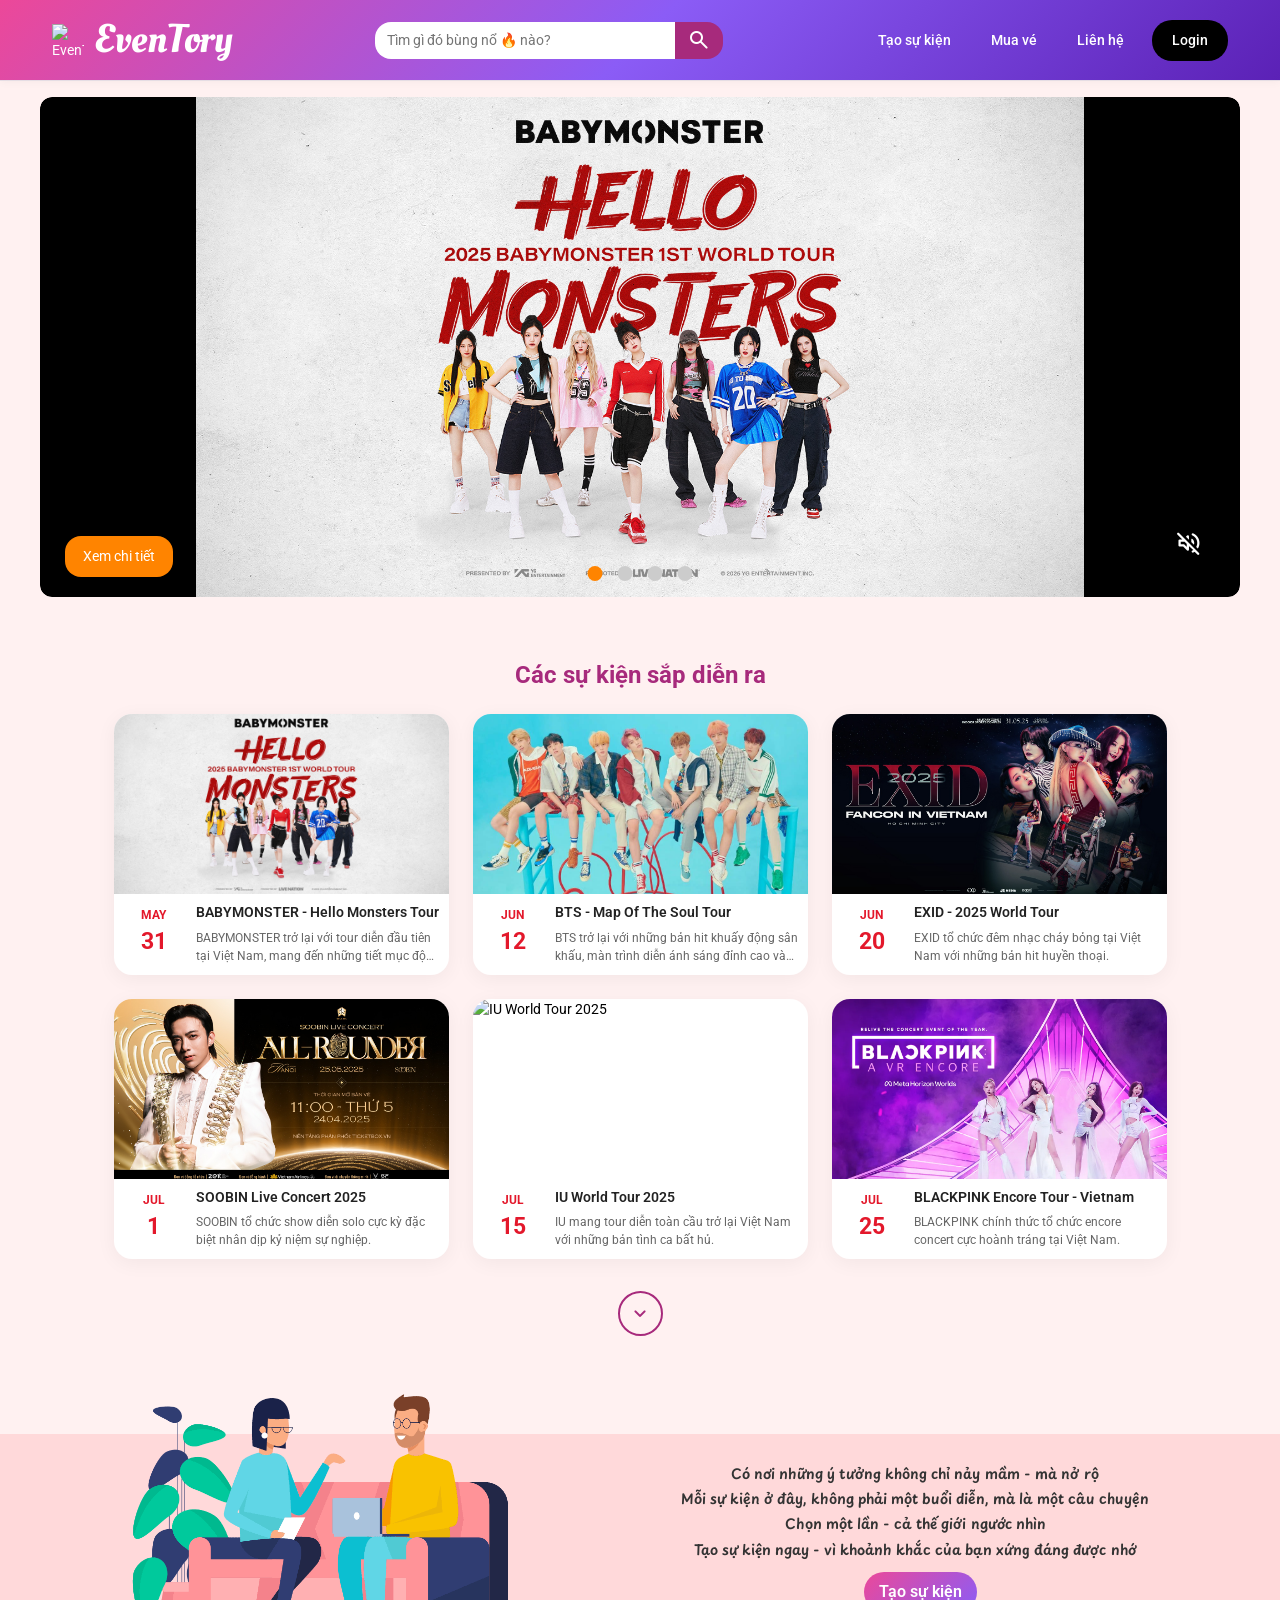
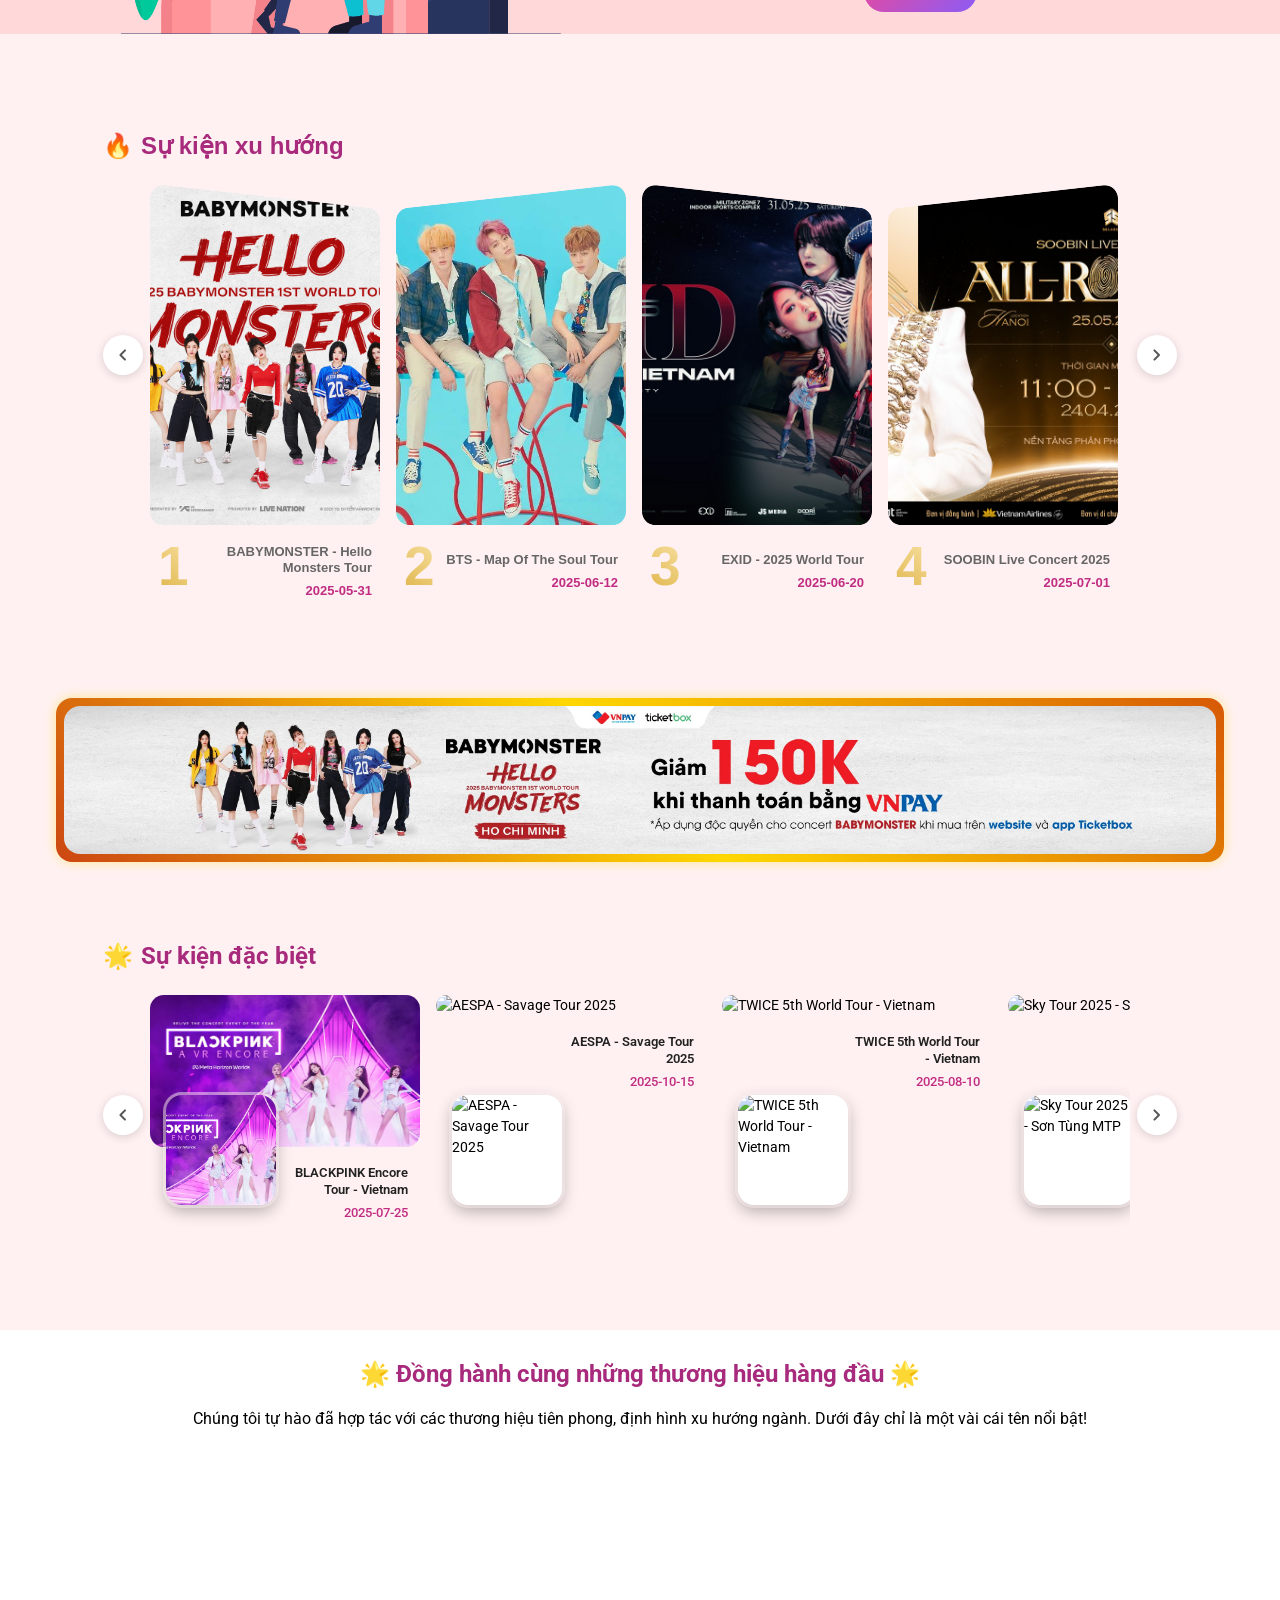
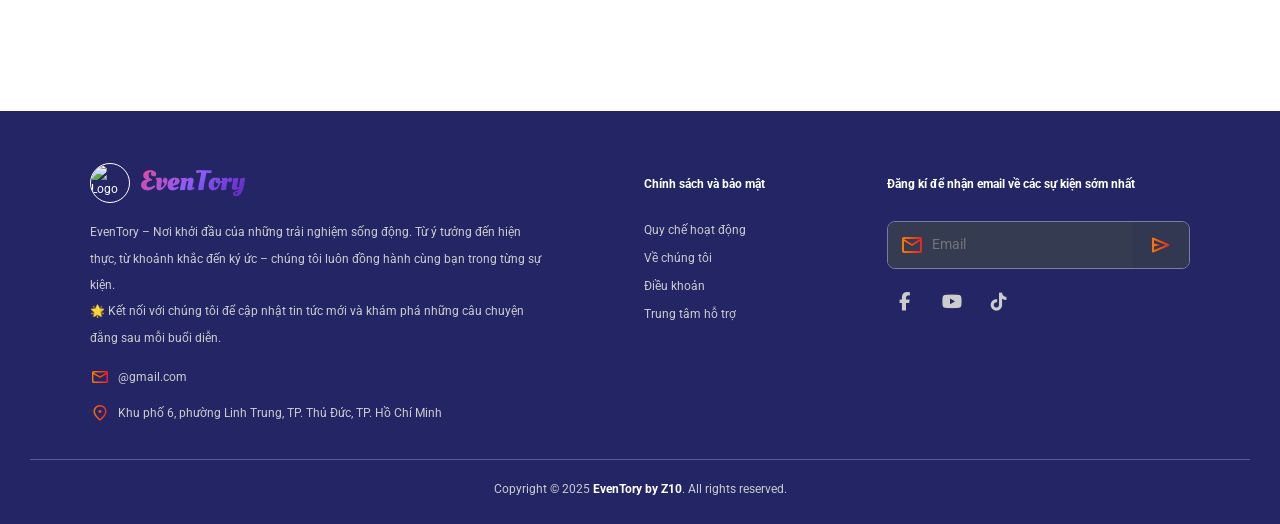
==== commit a9343b71: "Chỉnh popup login và Thêm bà già" ====
--- a/frontend/user/index.html
+++ b/frontend/user/index.html
@@ -18,6 +18,12 @@
       href="https://fonts.googleapis.com/css2?family=Oleo+Script:wght@400;700&family=Roboto:ital,wght@0,100..900;1,100..900&display=swap"
       rel="stylesheet"
     />
+
+    <link 
+      href="https://fonts.googleapis.com/css2?family=Playpen+Sans&display=swap" 
+        rel="stylesheet"
+    />
+
     <!-- Icon -->
     <link
       href="https://fonts.googleapis.com/css2?family=Material+Symbols+Rounded"
@@ -89,9 +95,8 @@
             <span>Hoặc</span>
           </div>
           <button class="google-login-btn">
-            <img src="assets/img/google-icon.png" alt="Google Icon" />
-            <span>Đăng nhập bằng Google</span>
-          </button>
+            <img src="./assets/img/logo/Google.png" alt="Google Icon" />
+          </button> 
         </div>
       </div>
     </div>
@@ -155,6 +160,24 @@
               >expand_less</span
             >
           </button>
+        </div>
+      </section>
+
+      <!-- Promotional section -->
+      <section class="promo-section">
+        <div class="promo-wrapper">
+          <div class="promo-image">
+            <img src="./assets/img/partner.png" alt="Promo Illustration" />
+          </div>
+          <div class="promo-content">
+            <p>
+              Có nơi những ý tưởng không chỉ nảy mầm - mà nở rộ<br />
+              Mỗi sự kiện ở đây, không phải một buổi diễn, mà là một câu chuyện<br />
+              Chọn một lần - cả thế giới ngước nhìn<br />
+              Tạo sự kiện ngay - vì khoảnh khắc của bạn xứng đáng được nhớ
+            </p>
+            <a href="./pages/create-event.html" class="promo-button">Tạo sự kiện</a>
+          </div>
         </div>
       </section>
 
@@ -341,6 +364,7 @@
     </footer>
 
     <!-- Scripts -->
+    <script src="https://cdn.jsdelivr.net/npm/canvas-confetti@1.5.1/dist/confetti.browser.min.js"></script>
     <script src="./assets/js/script.js"></script>
   </body>
 </html>
--- a/frontend/user/assets/css/style.css
+++ b/frontend/user/assets/css/style.css
@@ -244,6 +244,20 @@
   box-shadow: 0 4px 20px rgba(0, 0, 0, 0.2);
 }
 
+.login-popup-content h2 {
+  font-size: 30px;
+  font-weight: bold;
+  margin-bottom: 24px;
+  text-align: center;
+  padding: 8px 16px;
+  border-radius: 8px;
+  background: linear-gradient(135deg, #ec0808, #b229b4, #481b91); 
+  -webkit-background-clip: text; 
+  background-clip: text;
+  color: transparent; 
+  display: block;
+}
+
 .close-popup {
   position: absolute;
   top: 16px;
@@ -253,12 +267,10 @@
   color: var(--color-text-dark);
 }
 
-.login-popup-content h2 {
-  font-size: 24px;
-  font-weight: bold;
-  color: var(--color-primary);
-  margin-bottom: 24px;
-  text-align: center;
+.login-form {
+  display: flex;
+  flex-direction: column;
+  align-items: center; 
 }
 
 .login-form label {
@@ -266,6 +278,8 @@
   font-size: 14px;
   color: var(--color-text-dark);
   margin-bottom: 8px;
+  width: 100%;
+  text-align: left;
 }
 
 .login-form input {
@@ -283,13 +297,14 @@
 }
 
 .continue-btn {
-  width: 100%;
-  padding: 12px;
+  padding: 10px 20px;
   background: var(--gradient-primary);
   color: white;
   font-size: 16px;
   font-weight: 500;
-  border-radius: 8px;
+  border-radius: 32px;
+  border: none;
+  cursor: pointer;
   margin-bottom: 16px;
   transition: background 0.3s ease;
 }
@@ -325,6 +340,7 @@
   justify-content: center;
   margin: 16px 0;
   position: relative;
+  width: 100%;
 }
 
 .divider::before,
@@ -352,25 +368,28 @@
   display: flex;
   align-items: center;
   justify-content: center;
-  gap: 8px;
-  width: 100%;
-  padding: 12px;
-  background-color: white;
+  width: 49px;
+  height: 49px;
+  background-color: rgba(255, 255, 255, 0);
   border: 1px solid var(--color-border-soft);
-  border-radius: 8px;
+  border-radius: 50%;
   font-size: 14px;
   color: var(--color-text-dark);
   cursor: pointer;
   transition: background-color 0.3s ease;
+  padding: 0;
+  margin: 0 auto;
 }
 
 .google-login-btn img {
-  width: 20px;
-  height: 20px;
-}
-
-.google-login-btn:hover {
-  background-color: var(--color-hover-gray);
+  width: 50px;
+  height: 50px;
+  margin: 0 !important;
+  padding: 0 !important;
+  display: block;
+  object-fit: contain;
+  vertical-align: middle !important;
+  float: none !important;
 }
 
 /* ===== MAIN CONTENT ===== */
@@ -607,6 +626,105 @@
 
 .button-text {
   display: none; /* Ẩn văn bản vì nút nhỏ, chỉ cần icon là đủ */
+}
+
+/* Promo Section */
+.promo-section {
+  margin-top: 50px;
+  margin-bottom: 50px;
+  height: 200px;
+  padding: 0;
+  background-color: #FFD9DA; 
+  text-align: center;
+}
+
+.promo-wrapper {
+  height: 160px;
+  margin: 0 auto;
+  display: flex;
+  align-items: center;
+  justify-content: center;
+  gap: 20px;
+}
+
+.promo-image {
+  margin-right: 100px;
+}
+
+.promo-image img {
+  width: 440px;
+  height: 240px;
+}
+
+.promo-content {
+  margin-top: 50px;
+  max-width: 50%;
+  text-align: center;
+  flex-direction: column;
+}
+
+.promo-content p {
+  font-family: 'Playpen Sans', cursive;
+  font-weight: 600;
+  font-size: 14px;
+  color: #333;
+  line-height: 1.8;
+  margin-bottom: 10px;
+  text-align: center;
+  margin-right: 10px;
+}
+
+.promo-button {
+  position: relative;
+  display: inline-block;
+  padding: 8px 15px;
+  background: linear-gradient(135deg, #ec4899, #8b5cf6);
+  color: white;
+  font-size: 16px;
+  font-weight: 600;
+  border: none;
+  border-radius: 32px;
+  text-decoration: none;
+  cursor: pointer;
+  overflow: hidden;
+  z-index: 1;
+  transition: background 0.3s ease;
+}
+
+.promo-button:hover {
+  background: linear-gradient(135deg, #f13781, #a72a7c);
+}
+
+.promo-button::before {
+  content: '';
+  position: absolute;
+  top: 50%;
+  left: 50%;
+  width: 0;
+  height: 0;
+  background: radial-gradient(circle, rgba(255, 255, 255, 0.53) 100%, transparent 100%);
+  transform: translate(-50%, -50%);
+  border-radius: 50%;
+  pointer-events: none;
+  opacity: 0;
+  transition: opacity 0.3s ease;
+}
+
+.promo-button:hover::before {
+  animation: rippleGlow 0.6s ease-out;
+}
+
+@keyframes rippleGlow {
+  0% {
+    width: 0;
+    height: 0;
+    opacity: 0.7;
+  }
+  100% {
+    width: 200%;
+    height: 500%;
+    opacity: 0;
+  }
 }
 
 /* event trend section */
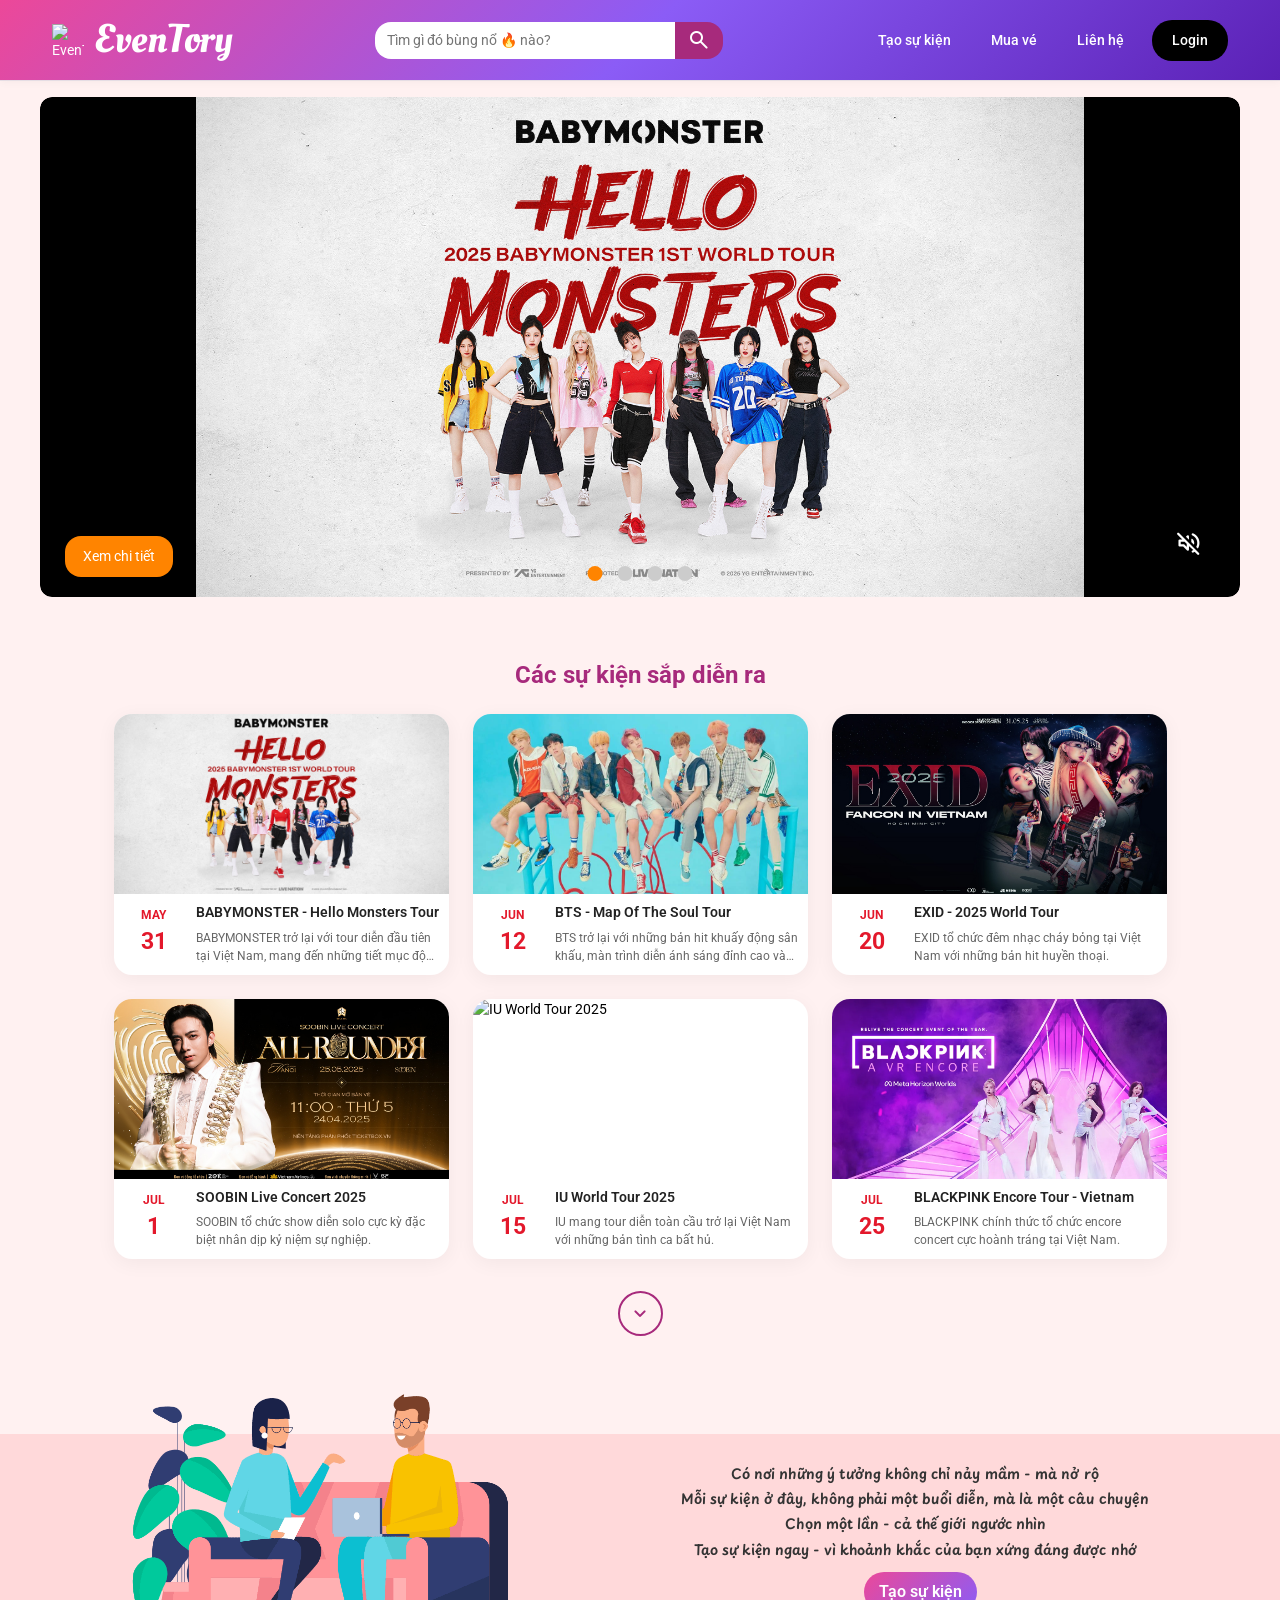
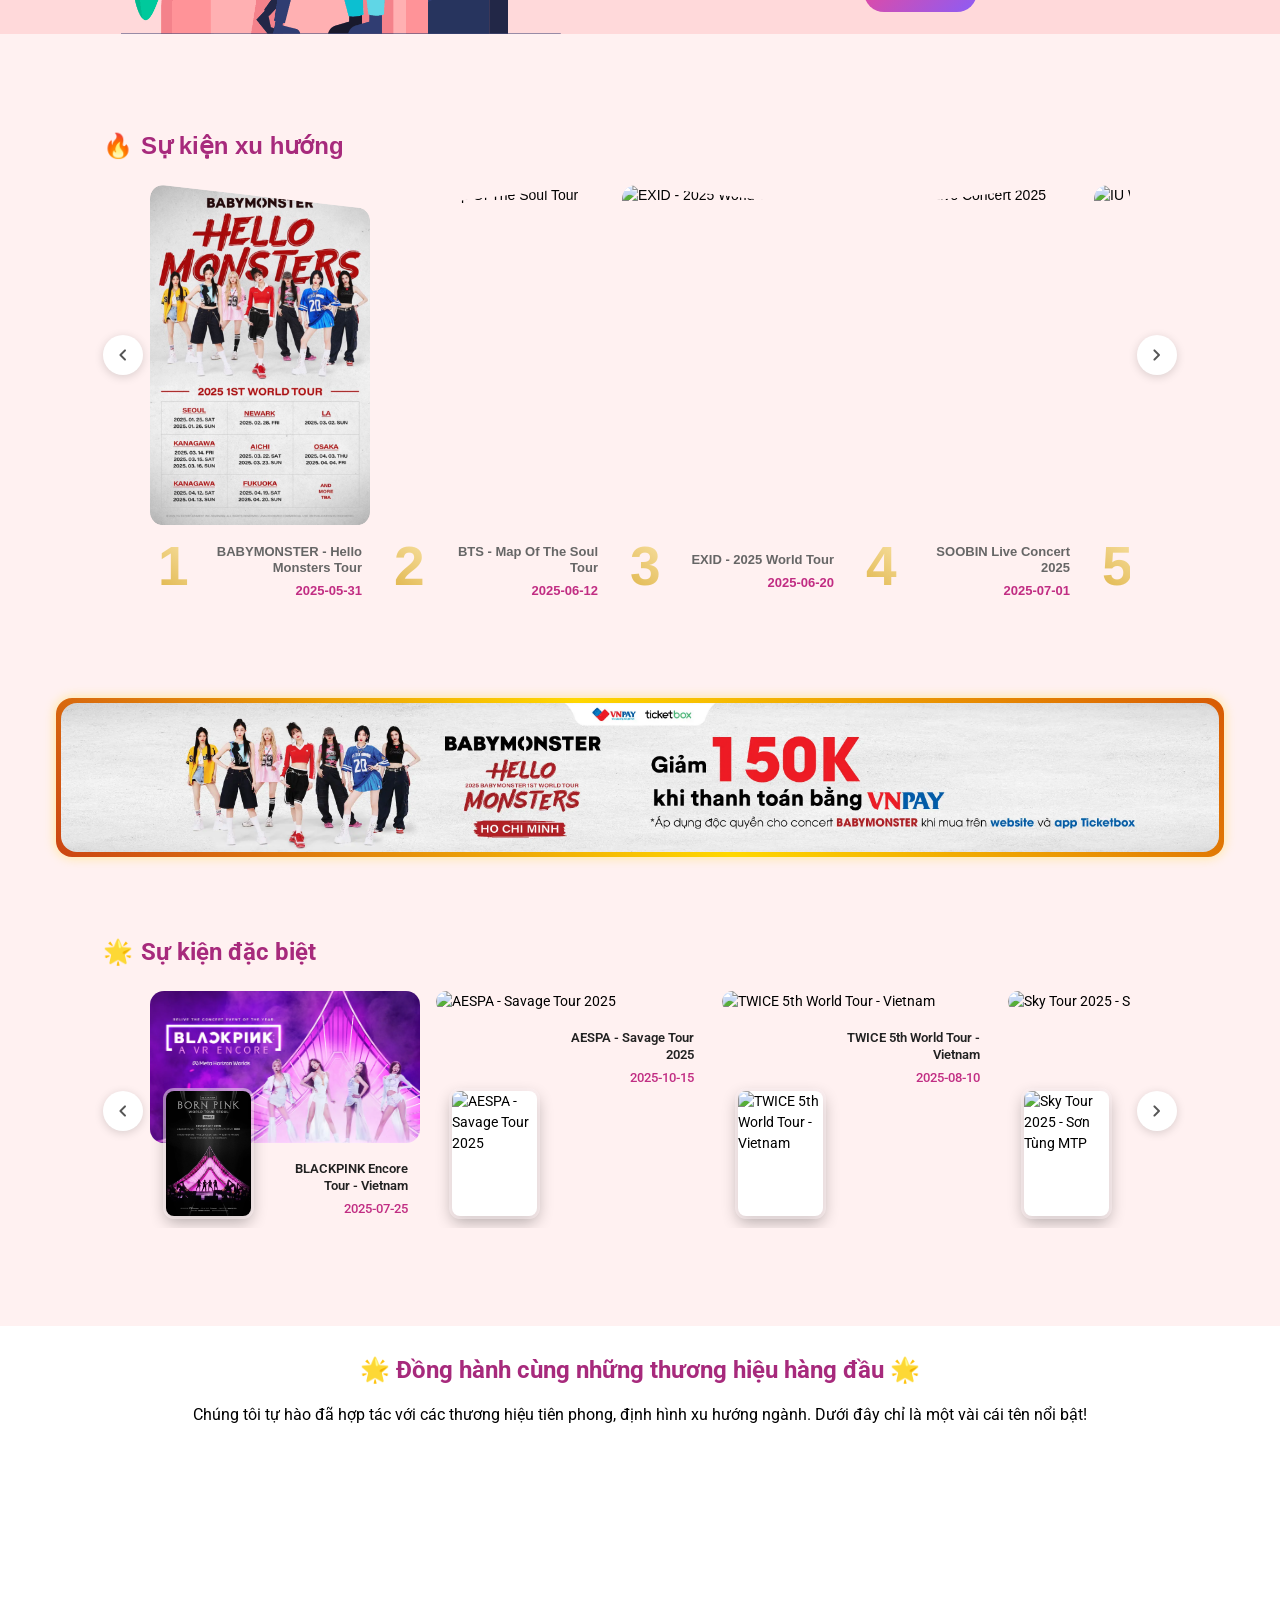
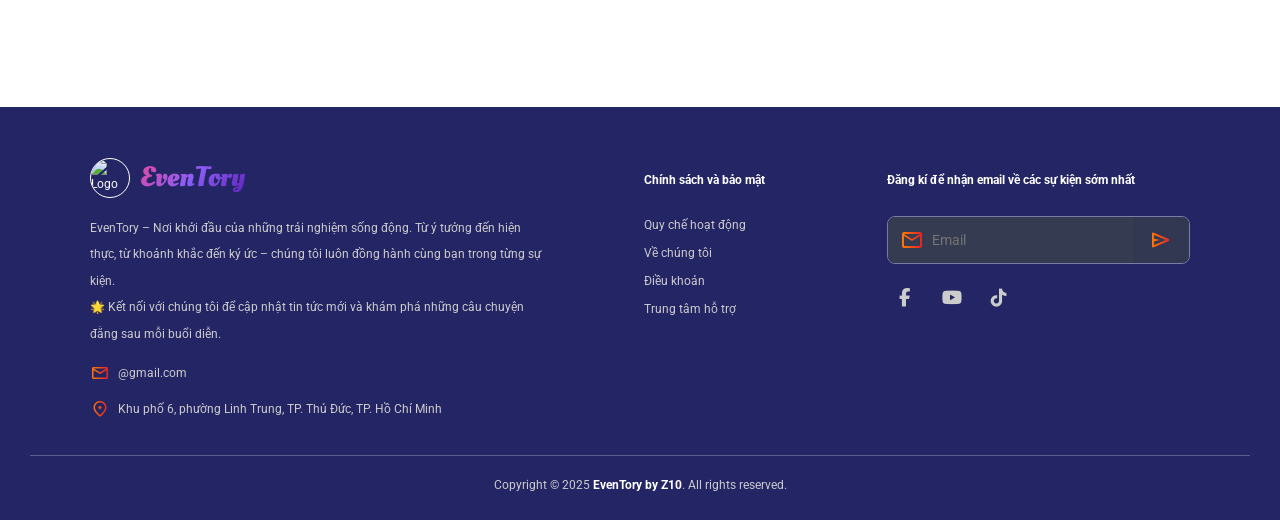
==== commit 2d7f07da: "fix tí" ====
--- a/frontend/user/index.html
+++ b/frontend/user/index.html
@@ -19,9 +19,9 @@
       rel="stylesheet"
     />
 
-    <link 
-      href="https://fonts.googleapis.com/css2?family=Playpen+Sans&display=swap" 
-        rel="stylesheet"
+    <link
+      href="https://fonts.googleapis.com/css2?family=Playpen+Sans&display=swap"
+      rel="stylesheet"
     />
 
     <!-- Icon -->
@@ -75,28 +75,45 @@
     <!-- Popup Đăng nhập -->
     <div class="login-popup" id="loginPopup">
       <div class="login-popup-content">
-        <span class="close-popup" id="closePopup">×</span>
-        <h2>Đăng nhập</h2>
-        <div class="login-form">
-          <label>Email hoặc số điện thoại</label>
-          <input
-            type="text"
-            id="emailInput"
-            placeholder="Email hoặc số điện thoại"
+        <div class="login-header">
+          <h2>Đăng nhập</h2>
+          <img
+            src="./assets/img/shiba_hello.png"
+            alt="Mascot"
+            class="header-mascot"
           />
-          <label>Mật khẩu</label>
-          <input type="password" id="passwordInput" placeholder="Mật khẩu" />
-          <button class="continue-btn" id="continueBtn">Tiếp tục</button>
-          <a href="#" class="forgot-password">Quên mật khẩu?</a>
-          <p class="signup-link">
-            Chưa có tài khoản? <a href="#">Tạo tài khoản ngay</a>
-          </p>
-          <div class="divider">
-            <span>Hoặc</span>
-          </div>
-          <button class="google-login-btn">
-            <img src="./assets/img/logo/Google.png" alt="Google Icon" />
-          </button> 
+          <span class="close-popup" id="closePopup">×</span>
+        </div>
+
+        <div class="login-body">
+          <div class="login-form">
+            <div class="inputGroup">
+              <input type="text" id="emailInput" required autocomplete="off" />
+              <label for="emailInput">Email hoặc số điện thoại</label>
+            </div>
+            <div class="inputGroup">
+              <input
+                type="password"
+                id="passwordInput"
+                required
+                autocomplete="off"
+              />
+              <label for="passwordInput">Mật khẩu</label>
+            </div>
+            <button class="continue-btn" id="continueBtn">Tiếp tục</button>
+            <a href="#" class="forgot-password">Quên mật khẩu?</a>
+            <p class="signup-link">
+              Chưa có tài khoản? <a href="#">Tạo tài khoản ngay</a>
+            </p>
+            <div class="divider">
+              <span>Hoặc</span>
+            </div>
+            <div class="social-login-wrapper">
+              <button class="google-login-btn">
+                <img src="./assets/img/logo/Google.png" alt="Google Icon" />
+              </button>
+            </div>
+          </div>
         </div>
       </div>
     </div>
@@ -172,11 +189,14 @@
           <div class="promo-content">
             <p>
               Có nơi những ý tưởng không chỉ nảy mầm - mà nở rộ<br />
-              Mỗi sự kiện ở đây, không phải một buổi diễn, mà là một câu chuyện<br />
+              Mỗi sự kiện ở đây, không phải một buổi diễn, mà là một câu
+              chuyện<br />
               Chọn một lần - cả thế giới ngước nhìn<br />
               Tạo sự kiện ngay - vì khoảnh khắc của bạn xứng đáng được nhớ
             </p>
-            <a href="./pages/create-event.html" class="promo-button">Tạo sự kiện</a>
+            <a href="./pages/create-event.html" class="promo-button"
+              >Tạo sự kiện</a
+            >
           </div>
         </div>
       </section>
@@ -202,12 +222,12 @@
         <div class="ad-wrapper">
           <div class="ad-border-wrapper">
             <div class="ad-image">
-              <img src="./assets/img/qcao2.jpg" alt="Ad image">
-            </div>
-          </div>
-        </div>
-      </section>
-      
+              <img src="./assets/img/qcao2.jpg" alt="Ad image" />
+            </div>
+          </div>
+        </div>
+      </section>
+
       <!-- Event special section -->
       <section class="event-special-section">
         <h2 class="section-title">
@@ -367,4 +387,4 @@
     <script src="https://cdn.jsdelivr.net/npm/canvas-confetti@1.5.1/dist/confetti.browser.min.js"></script>
     <script src="./assets/js/script.js"></script>
   </body>
-</html>+</html>
--- a/frontend/user/assets/css/style.css
+++ b/frontend/user/assets/css/style.css
@@ -224,10 +224,7 @@
 .login-popup {
   display: none;
   position: fixed;
-  top: 0;
-  left: 0;
-  width: 100%;
-  height: 100%;
+  inset: 0;
   background-color: rgba(0, 0, 0, 0.5);
   z-index: 100;
   justify-content: center;
@@ -237,78 +234,108 @@
 .login-popup-content {
   background-color: var(--color-bg-body);
   border-radius: 16px;
-  padding: 24px;
   width: 400px;
   max-width: 90%;
-  position: relative;
+  /* position: relative; */
   box-shadow: 0 4px 20px rgba(0, 0, 0, 0.2);
-}
-
-.login-popup-content h2 {
+  overflow: hidden;
+}
+
+.login-header {
+  position: relative;
+  display: flex;
+  align-items: center;
+  padding: 16px 24px;
+  background: var(--gradient-primary);
+  overflow: visible;
+}
+
+.login-header h2 {
+  margin: 0;
+  margin-left: 10px;
   font-size: 30px;
   font-weight: bold;
-  margin-bottom: 24px;
-  text-align: center;
-  padding: 8px 16px;
-  border-radius: 8px;
-  background: linear-gradient(135deg, #ec0808, #b229b4, #481b91); 
-  -webkit-background-clip: text; 
-  background-clip: text;
-  color: transparent; 
-  display: block;
-}
-
-.close-popup {
+  color: white;
+  -webkit-background-clip: unset;
+  background-clip: unset;
+}
+
+.login-header .header-mascot {
   position: absolute;
-  top: 16px;
-  right: 16px;
+  right: 60px;
+  bottom: -32px;
+  width: 90px;
+  height: auto;
+  pointer-events: none;
+}
+
+.login-header .close-popup {
+  position: absolute;
+  right: 20px;
+  color: white;
   font-size: 24px;
   cursor: pointer;
-  color: var(--color-text-dark);
+}
+
+.login-body {
+  background-color: var(--color-bg-body);
+  padding: 0 24px;
 }
 
 .login-form {
   display: flex;
   flex-direction: column;
-  align-items: center; 
-}
-
-.login-form label {
-  display: block;
+  align-items: center;
+}
+
+.inputGroup {
+  margin: 24px 0 0 0;
+  position: relative;
+  width: 100%;
+}
+
+.inputGroup input {
   font-size: 14px;
-  color: var(--color-text-dark);
-  margin-bottom: 8px;
+  padding: 12px 16px;
+  border: 2px solid rgb(200, 200, 200);
+  background-color: transparent;
+  border-radius: 8px;
   width: 100%;
-  text-align: left;
-}
-
-.login-form input {
-  width: 100%;
-  padding: 10px;
-  margin-bottom: 16px;
-  border: 1px solid var(--color-border-soft);
-  border-radius: 8px;
+}
+
+.inputGroup label {
   font-size: 14px;
-  outline: none;
-}
-
-.login-form input:focus {
-  border-color: var(--color-primary);
+  position: absolute;
+  left: 0;
+  padding: 12px 0 12px 0;
+  margin-left: 16px;
+  pointer-events: none;
+  transition: all 0.3s ease;
+  border: 2px solid transparent;
+  color: rgb(100, 100, 100);
+  background-color: transparent;
+}
+.inputGroup :is(input:focus, input:valid) ~ label {
+  transform: translateY(-50%) scale(0.9);
+  margin: 0;
+  margin-left: 8px;
+  padding: 8px;
+  background-color: var(--color-bg-body);
 }
 
 .continue-btn {
+  margin-top: 24px;
   padding: 10px 20px;
   background: var(--gradient-primary);
   color: white;
-  font-size: 16px;
+  font-size: 14px;
   font-weight: 500;
-  border-radius: 32px;
+  border-radius: 16px;
   border: none;
   cursor: pointer;
   margin-bottom: 16px;
   transition: background 0.3s ease;
 }
-
 .continue-btn:hover {
   background: linear-gradient(135deg, #f13781, #a72a7c, #5b21b6);
 }
@@ -318,17 +345,15 @@
   text-align: center;
   font-size: 14px;
   color: var(--color-primary);
-  margin-bottom: 16px;
-  text-decoration: none;
+  margin-bottom: 10px;
 }
 
 .signup-link {
   text-align: center;
   font-size: 14px;
   color: var(--color-text-light);
-  margin-bottom: 16px;
-}
-
+  margin-bottom: 0;
+}
 .signup-link a {
   color: var(--color-primary);
   text-decoration: none;
@@ -342,7 +367,6 @@
   position: relative;
   width: 100%;
 }
-
 .divider::before,
 .divider::after {
   content: "";
@@ -350,26 +374,30 @@
   height: 1px;
   background-color: var(--color-border-soft);
 }
-
 .divider::before {
   margin-right: 12px;
 }
-
 .divider::after {
   margin-left: 12px;
 }
-
 .divider span {
   font-size: 14px;
   color: var(--color-text-light);
 }
 
-.google-login-btn {
-  display: flex;
-  align-items: center;
+.social-login-wrapper {
+  display: flex;
   justify-content: center;
-  width: 49px;
-  height: 49px;
+  width: 100%;
+  margin-bottom: 24px;
+}
+
+.social-login-wrapper .google-login-btn {
+  display: flex;
+  align-items: center;
+  justify-content: center;
+  width: 44px;
+  height: 44px;
   background-color: rgba(255, 255, 255, 0);
   border: 1px solid var(--color-border-soft);
   border-radius: 50%;
@@ -380,15 +408,13 @@
   padding: 0;
   margin: 0 auto;
 }
-
 .google-login-btn img {
-  width: 50px;
-  height: 50px;
+  width: 45px;
+  height: 45px;
   margin: 0 !important;
   padding: 0 !important;
   display: block;
   object-fit: contain;
-  vertical-align: middle !important;
   float: none !important;
 }
 
@@ -625,7 +651,7 @@
 }
 
 .button-text {
-  display: none; /* Ẩn văn bản vì nút nhỏ, chỉ cần icon là đủ */
+  display: none;
 }
 
 /* Promo Section */
@@ -634,7 +660,7 @@
   margin-bottom: 50px;
   height: 200px;
   padding: 0;
-  background-color: #FFD9DA; 
+  background-color: #ffd9da;
   text-align: center;
 }
 
@@ -664,7 +690,7 @@
 }
 
 .promo-content p {
-  font-family: 'Playpen Sans', cursive;
+  font-family: "Playpen Sans", cursive;
   font-weight: 600;
   font-size: 14px;
   color: #333;
@@ -696,13 +722,17 @@
 }
 
 .promo-button::before {
-  content: '';
+  content: "";
   position: absolute;
   top: 50%;
   left: 50%;
   width: 0;
   height: 0;
-  background: radial-gradient(circle, rgba(255, 255, 255, 0.53) 100%, transparent 100%);
+  background: radial-gradient(
+    circle,
+    rgba(255, 255, 255, 0.53) 100%,
+    transparent 100%
+  );
   transform: translate(-50%, -50%);
   border-radius: 50%;
   pointer-events: none;
@@ -765,7 +795,7 @@
 }
 
 .event-trend-section .trend-card-wrapper {
-  flex: 0 0 230px;
+  flex: 0 0 220px;
   height: fit-content;
   background: transparent;
   border-radius: 12px;
@@ -777,8 +807,8 @@
 }
 
 .event-trend-section .trend-card-image img:hover {
-  transform: scale(0.97); 
-  transition: transform 0.5s ease; 
+  transform: scale(0.97);
+  transition: transform 0.5s ease;
 }
 
 .event-trend-section .trend-card-image {
@@ -1039,7 +1069,7 @@
 .event-trend-section .trend-card-meta span:last-child {
   font-weight: 560;
   margin-top: 8px;
-  color: #c12d83; 
+  color: #c12d83;
 }
 
 .event-trend-section .carousel-nav {
@@ -1082,12 +1112,11 @@
   padding: 0 16px;
 }
 
-/* Viền gradient động */
 .ad-border-wrapper {
   position: relative;
   display: inline-block;
   border-radius: 16px;
-  padding: 8px; /* độ dày viền */
+  padding: 5px; /* độ dày viền */
   background: linear-gradient(
     45deg,
     #b3001b,
@@ -1098,27 +1127,23 @@
   );
   background-size: 300% 300%;
   animation: gradientAnimation 6s ease infinite;
-  box-shadow: 0 0 12px rgba(255, 215, 0, 0.4); /* thêm ánh sáng nhẹ */
-}
-
-/* Lớp chứa ảnh */
+  box-shadow: 0 0 12px rgba(255, 215, 0, 0.4);
+}
+
 .ad-image {
-  border-radius: 16px; /* Khớp với wrapper */
+  border-radius: 16px;
   overflow: hidden;
   position: relative;
   z-index: 1;
   width: 100%;
 }
-
-/* Ảnh */
 .ad-image img {
   display: block;
   max-width: 100%;
   height: auto;
-  border-radius: 0; /* Không cần bo lại */
-}
-
-/* Animation cho gradient border */
+  border-radius: 0;
+}
+
 @keyframes gradientAnimation {
   0% {
     background-position: 0% 50%;
@@ -1202,22 +1227,26 @@
 
 .event-special-section .trend-card-wrapper .sub-poster {
   position: absolute;
-  width: 110px;
-  height: 110px;
+  width: 85px;
+  height: 125px;
   top: 100px;
   left: 16px;
-  border-radius: 16px;
+  border-radius: 8px;
   object-fit: cover;
-  box-shadow: 0 0 0 3px rgba(252, 239, 242, 0.506), 0 6px 16px rgba(0, 0, 0, 0.3);
+  box-shadow: 0 0 0 3px rgba(252, 239, 242, 0.506),
+    0 6px 16px rgba(0, 0, 0, 0.3);
   z-index: 2;
   background-color: white;
-  animation: levitate 2s ease-in-out infinite, pulseGlow 1.5s ease-in-out infinite; /* Thêm hiệu ứng lơ lửng và nhấp nháy */
-  transition: transform 0.3s ease; /* Hiệu ứng mượt mà khi hover */
+  animation: levitate 2s ease-in-out infinite,
+    pulseGlow 1.5s ease-in-out infinite;
+  transition: transform 0.3s ease;
 }
 
 @keyframes pulseGlow {
-  0%, 100% {
-    box-shadow: 0 0 0 3px rgba(252, 239, 242, 0.506), 0 6px 8px rgba(0, 0, 0, 0.3);
+  0%,
+  100% {
+    box-shadow: 0 0 0 3px rgba(252, 239, 242, 0.506),
+      0 6px 8px rgba(0, 0, 0, 0.3);
   }
   50% {
     box-shadow: 0 0 0 5px rgba(252, 239, 242, 0.8), 0 6px 8px rgba(0, 0, 0, 0.3);
@@ -1226,7 +1255,7 @@
 
 .event-special-section .trend-caption {
   margin-top: 8px;
-  padding: 10px 12px 0 130px;
+  padding: 10px 12px 0 120px;
   text-align: right;
 }
 
@@ -1616,4 +1645,3 @@
 .footer-copy strong {
   color: white;
 }
-
